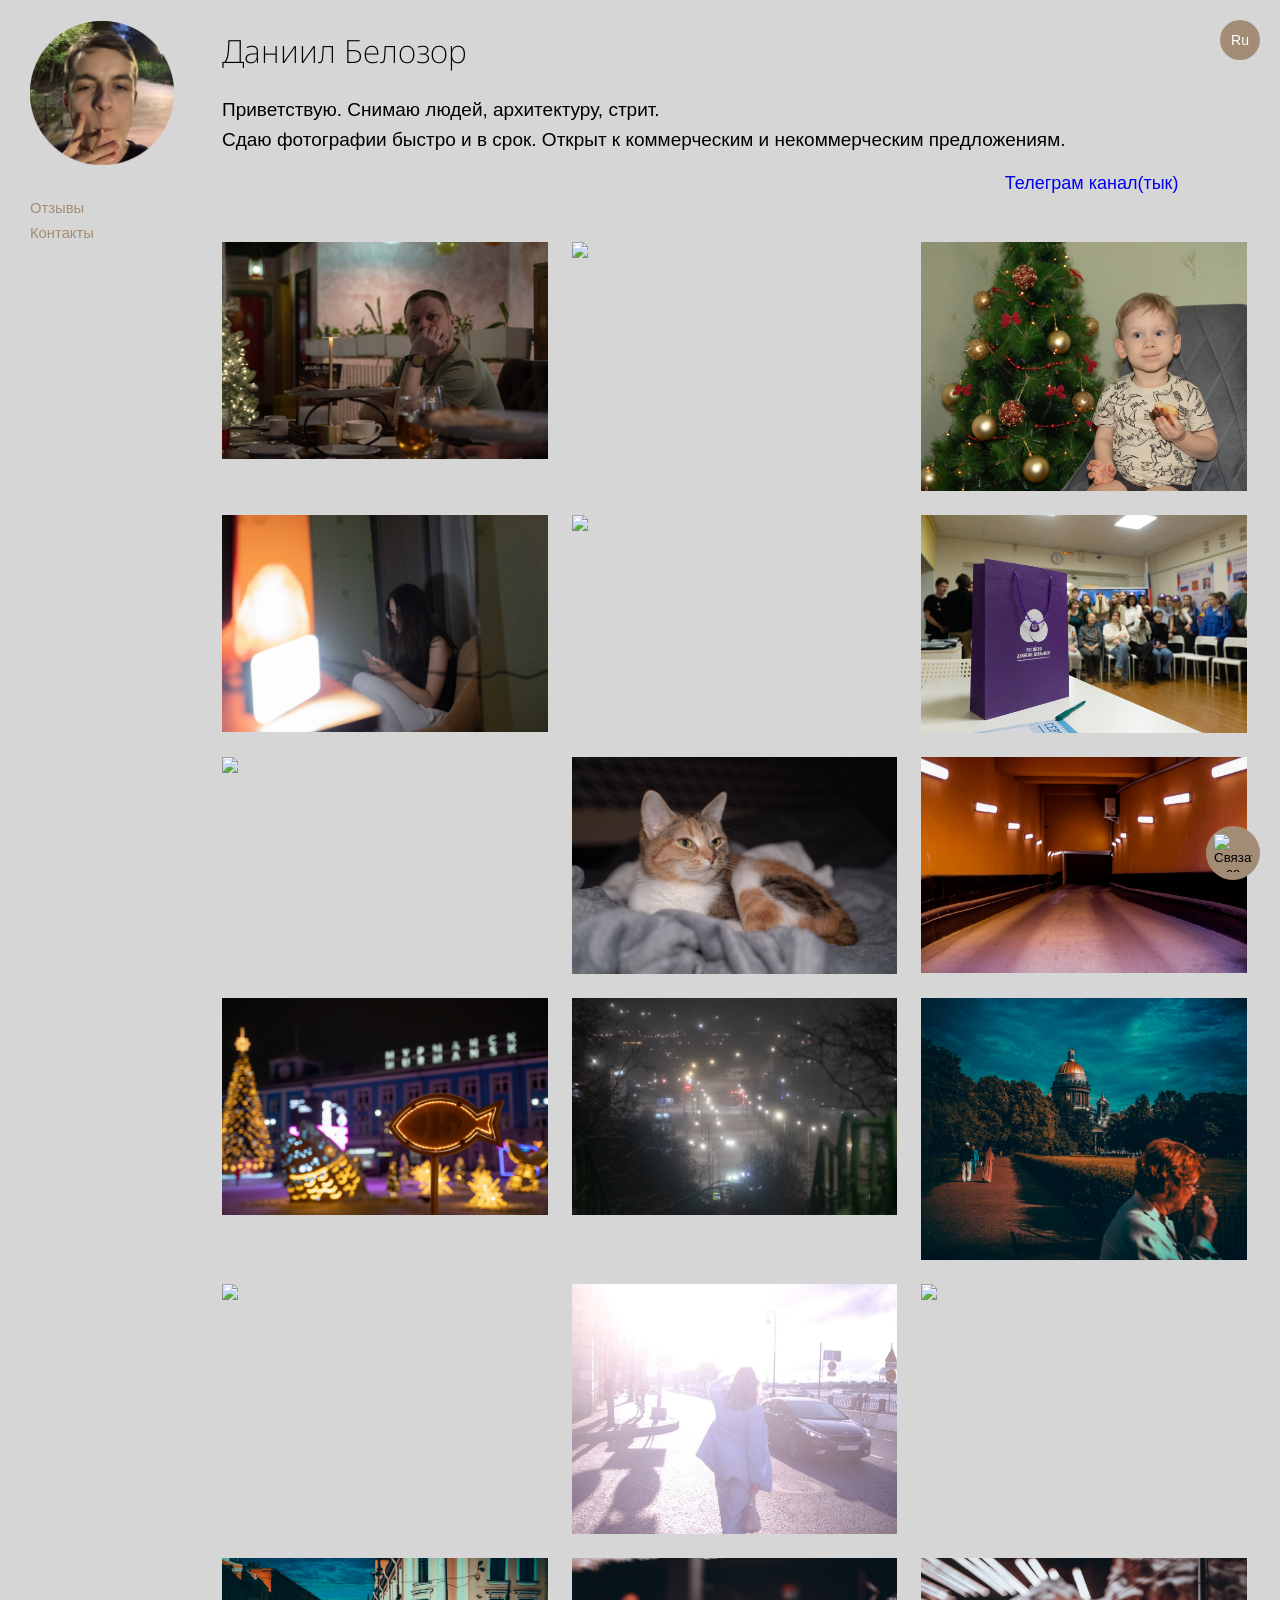
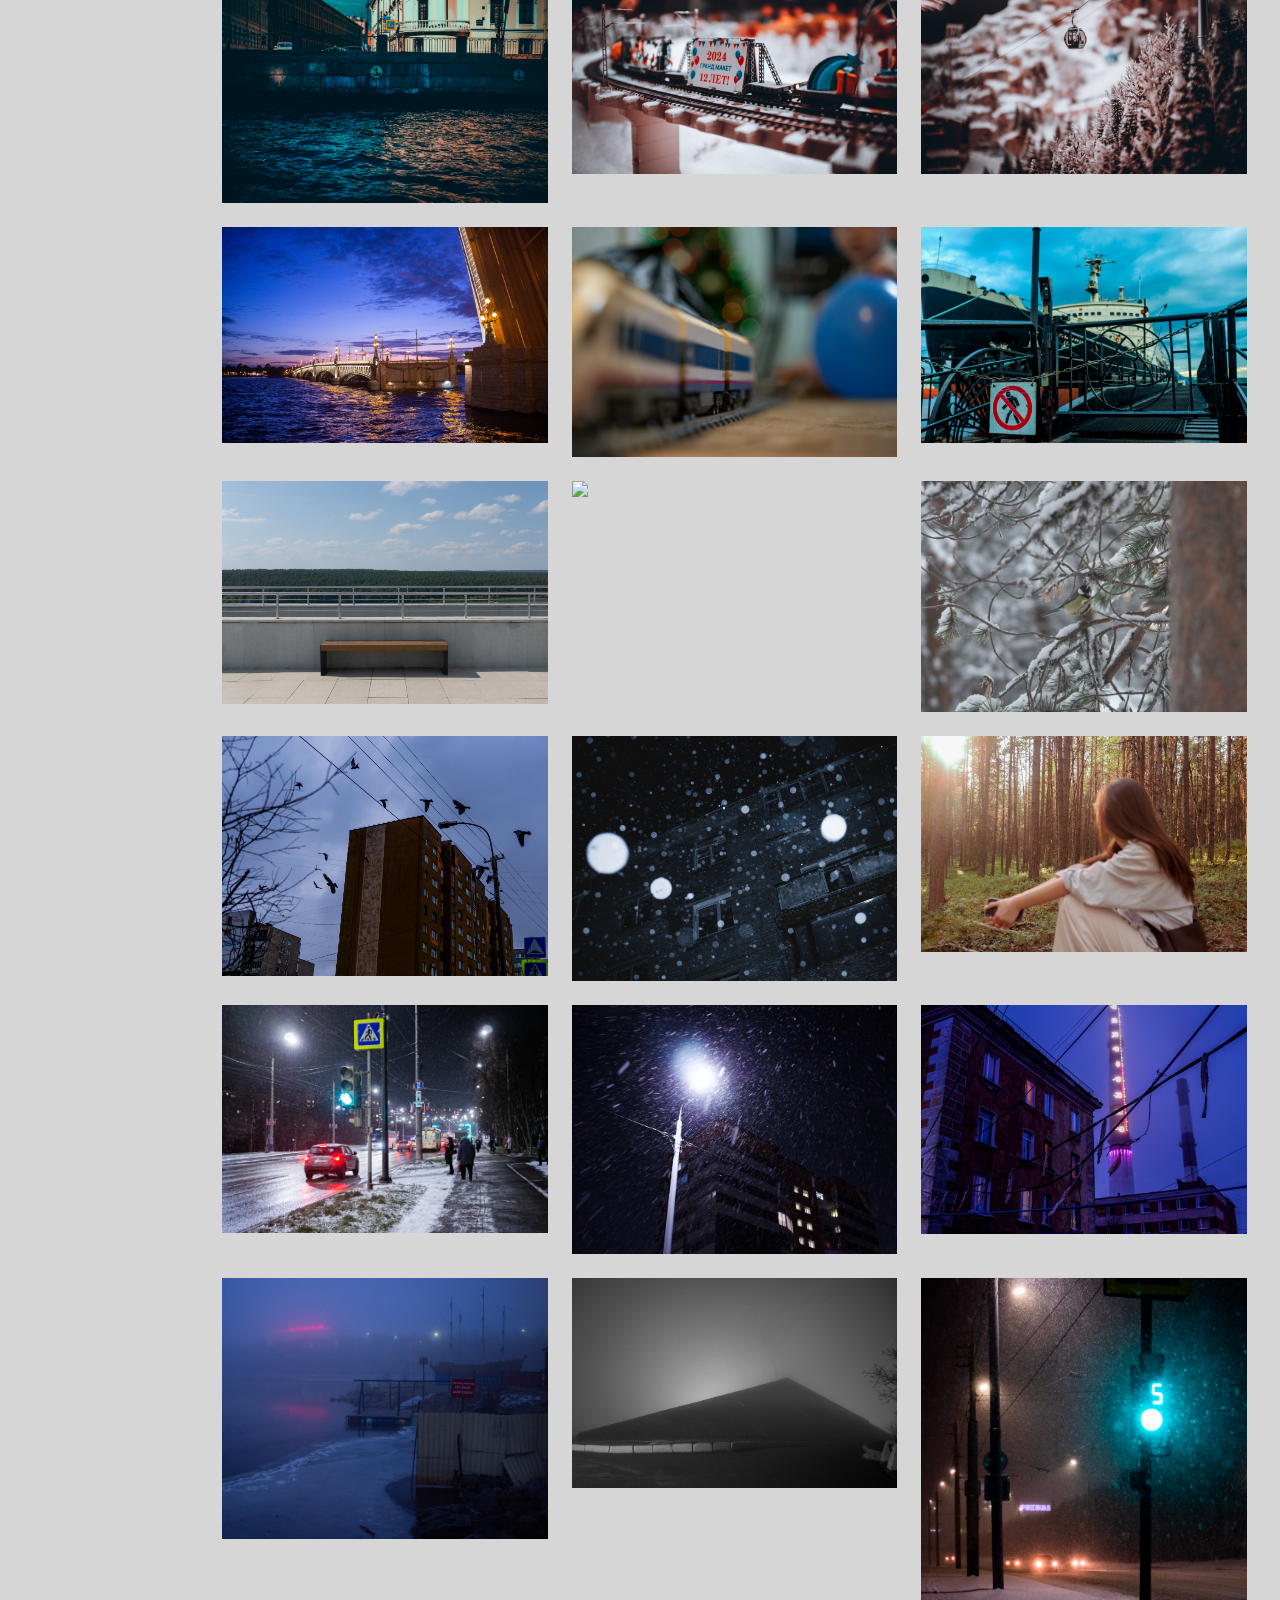
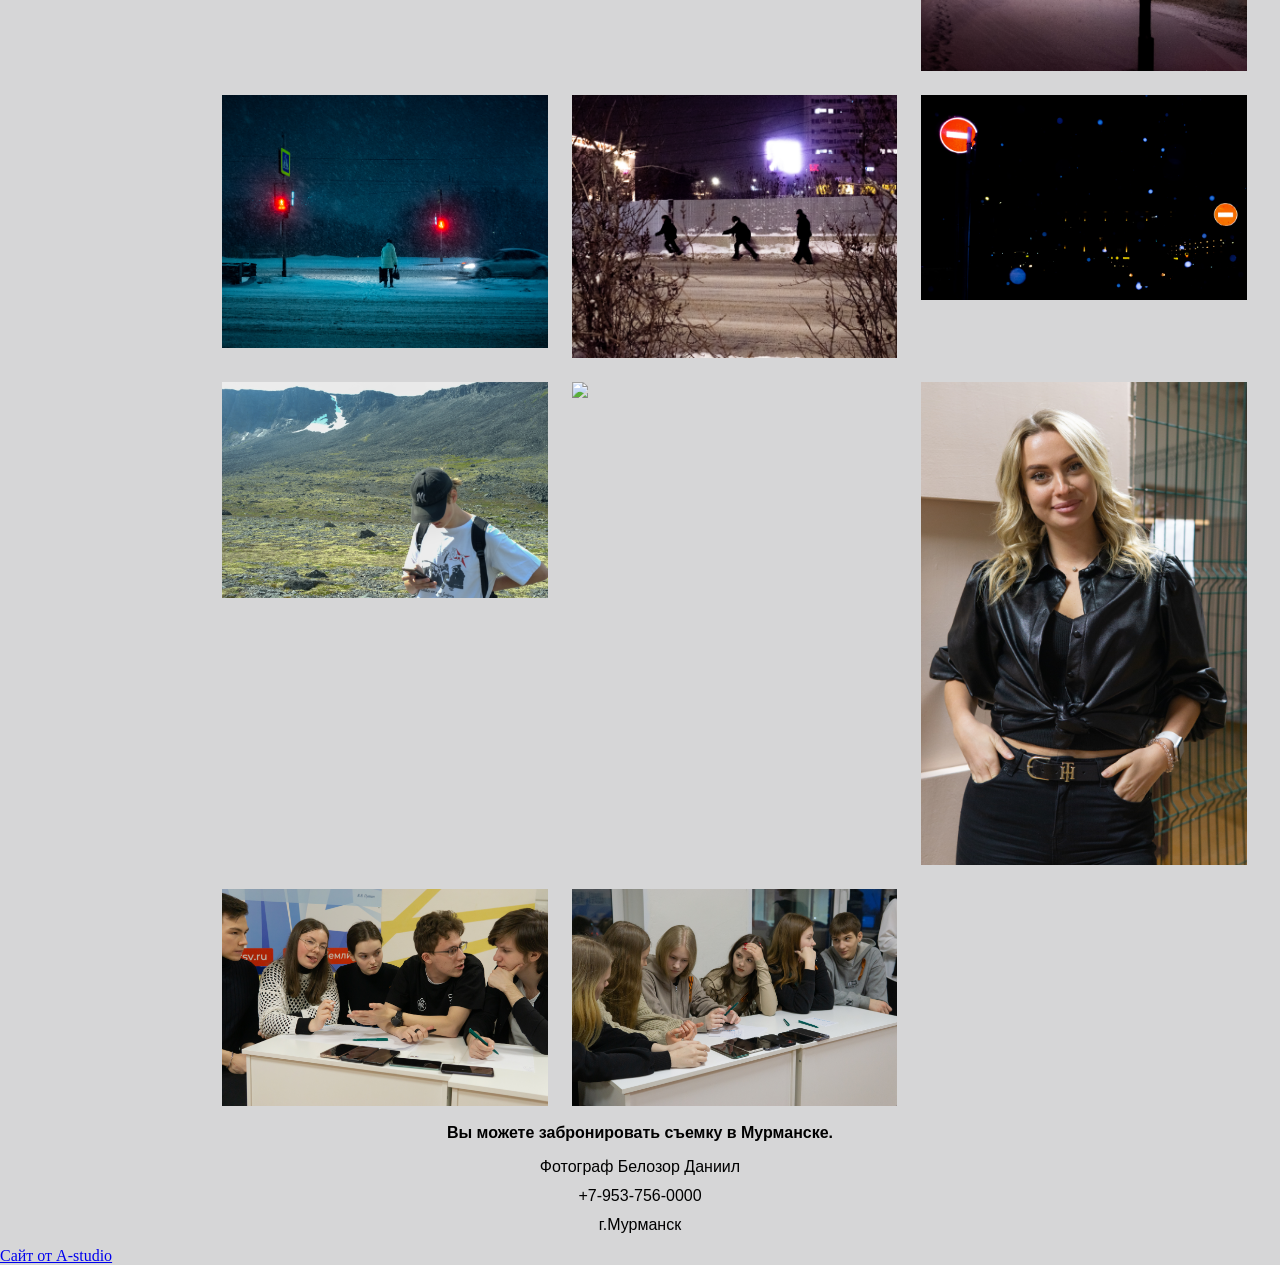
==== index.html @ 4cbf0cd1 "a" ====
<!DOCTYPE html>
<html lang="ru">

<head>
    <meta charset="UTF-8">
    <meta name="viewport" content="width=device-width, initial-scale=1.0">
    <title>Фотограф Даниил Белозор</title>
    <link rel="stylesheet" href="main.css">
    <link rel="shortcut icon" href="/photos/img.png" type="image/png">
    <link rel="preconnect" href="https://fonts.googleapis.com">
    <link rel="preconnect" href="https://fonts.gstatic.com" crossorigin>
    <link href="https://fonts.googleapis.com/css2?family=Noto+Sans:ital,wght@0,100..900;1,100..900&display=swap"
        rel="stylesheet">
</head>

<body>
    <div class="site-versions-container">
        <button class="site-versions">Ru</button>
        <a href="index2.html"><button class="site-versions-en">En</button></a>
    </div>
    <div class="menu">
        <a href="index.html"><img src="photos/img.png" alt="logo" width="75%"></a>
        <br>
        <br>
        <a href="index-rv.html" style="line-height: 0.6;">Отзывы</a>
        <button class="contact-btn-site">
            <p>Контакты</p>
        </button>
    </div>
    <div class="main_place">
        <h1 class="Head-text">Даниил Белозор</h1>
        <p style="font-size: 19px;">Приветствую. Снимаю людей, архитектуру, стрит.</p>
        <p style="font-size: 19px;">Сдаю фотографии быстро и в срок. Открыт к коммерческим и некоммерческим
            предложениям.</p>
    </div>
    <div class="link-tg">
        <p style="font-size: 18px;"><a href="https://t.me/ph_dabelk" , style="text-decoration: none;" ,
                target="_blank">Телеграм канал(тык)</a></p>
    </div>
    <div class="main-gallery">
        <img src="photos/1.jpg" data-index="0" />
        <img src="photos/2.jpg" data-index="1" />
        <img src="photos/3.jpg" data-index="2" />
        <img src="photos/4.jpg" data-index="3" />
        <img src="photos/5.jpg" data-index="4" />
        <img src="photos/6.jpg" data-index="5" />
        <img src="photos/7.jpg" data-index="6" />
        <img src="photos/8.jpg" data-index="7" />
        <img src="photos/9.jpg" data-index="8" />
        <img src="photos/10.jpg" data-index="9" />
        <img src="photos/11.jpg" data-index="10" />
        <img src="photos/12.jpg" data-index="11" />
        <img src="photos/13.jpg" data-index="12" />
        <img src="photos/14.jpg" data-index="13" />
        <img src="photos/15.jpg" data-index="14" />
        <img src="photos/16.jpg" data-index="15" />
        <img src="photos/17.jpg" data-index="16" />
        <img src="photos/18.jpg" data-index="17" />
        <img src="photos/20.jpg" data-index="19" />
        <img src="photos/21.jpg" data-index="20" />
        <img src="photos/22.jpg" data-index="21" />
        <img src="photos/23.jpg" data-index="22" />
        <img src="photos/24.jpg" data-index="23" />
        <img src="photos/26.jpg" data-index="25" />
        <img src="photos/27.jpg" data-index="26" />
        <img src="photos/28.jpg" data-index="27" />
        <img src="photos/29.jpg" data-index="28" />
        <img src="photos/30.jpg" data-index="29" />
        <img src="photos/31.jpg" data-index="30" />
        <img src="photos/32.jpg" data-index="31" />
        <img src="photos/33.jpg" data-index="32" />
        <img src="photos/34.jpg" data-index="33" />
        <img src="photos/35.jpg" data-index="34" />
        <img src="photos/36.jpg" data-index="35" />
        <img src="photos/37.jpg" data-index="36" />
        <img src="photos/38.jpg" data-index="37" />
        <img src="photos/39.jpg" data-index="38" />
        <img src="photos/40.jpg" data-index="39" />
        <img src="photos/41.jpg" data-index="40" />
        <img src="photos/42.jpg" data-index="41" />
        <img src="photos/43.jpg" data-index="42" />

    </div>
    <div class="footer-text">
        <h4>Вы можете забронировать съемку в Мурманске.</h4>
        <p>Фотограф Белозор Даниил</p>
        <a href="tel:+79537560000" , class="phone">+7‐953‐756‐0000</a>
        <p>г.Мурманск</p>
    </div>
    <div class="contact">
        <button class="contact-btn">
            <img src="/photos/msg.png" alt="Связаться со мной">
        </button>
    </div>
    <div class="contact-modal-overlay" id="contactOverlay" aria-hidden="true">
        <div class="contact-modal" role="dialog" aria-modal="true" aria-labelledby="contactTitle">
            <button class="contact-modal-close" aria-label="Close">×</button>
            <img src="photos/img.png" alt="logo" width="30%" , style="justify-content: center; text-align: center;">
            <br>
            <h1 class="contactTitle" , style="line-height: 0.3;">Даниил Белозор</h1>
            <h3 class="contactTitle" , style="line-height: 0.3; font-size: 22px;">Фотограф</h3>
            <h3 class="contactTitle" , style="line-height: 0.2; font-size: 20px;">г. Мурманск</h3>
            <br>
            <div class="contact-modal-body">
                <a href="https://t.me/dabelk_ph" target="_blank" rel="noopener" ,
                    style="font-size: 28px;text-decoration: none;text-align: center;color: rgb(163, 140, 117);line-height: 1; ">Телеграм</a><br>
                <a href="tel:+79537560000" ,
                    style="font-size: 28px;text-decoration: none;text-align: center;color: rgb(163, 140, 117);">+7‑953‑756‑0000</a>
                <br>
            </div>
        </div>
    </div>
    <div class="lightbox" id="lightbox">
        <span class="close">&times;</span>
        <img class="lightbox-content" id="lightbox-img" src="" alt="">
        <a class="prev">&#10094;</a>
        <a class="next">&#10095;</a>
    </div>
    <script src="carousel.js"></script>
    <a href="index4.html">Сайт от A-studio</a>
</body>

</html>
---- main.css ----
body {
  margin: 0;
  background-color: rgb(214, 214, 215);
}

.Head-text,
.text {
  font-family: "Noto Sans", sans-serif;
  font-weight: 200;
  font-style: thin;
  line-height: 0.7;
}

/* menu-css */
.menu {
  width: 15%;
  background-color: rgb(214, 214, 215);
  top: 0;
  left: 0px;
  padding-left: 30px;
  position: sticky;
  top: 0;
  float: left;
  transform: translateY(400px);
  opacity: 0;
  justify-content: space-between;
  animation: slideDn 0.5s cubic-bezier(.22, .9, .35, 1) forwards;
}

.menu>img {
  padding-top: 10px;
  padding-left: -10px;
}

.menu>a,
.menu .contact-btn-site {
  display: block;
  text-decoration: none;
  color: rgb(163, 140, 117);
  font-family: "Forum", sans-serif;
  font-weight: 400;
  font-size: 14.8px;
  font-style: normal;
  max-width: max-content;
  background: none;
  border: none;
  padding: 0;
  cursor: pointer;
}

.menu>a:hover,
.menu .contact-btn-site:hover {
  text-decoration: underline;
}

/* menu-css */

.main_place {
  max-width: 70%;
  margin-left: 15%;
  margin-top: 12px;
  transform: translateY(240px);
  opacity: 0;
  animation: slideDn 0.9s cubic-bezier(.22, .9, .35, 1) forwards;
}

.main-gallery {
  transform: translateY(240px);
  opacity: 0;
  animation: slideDn 0.9s cubic-bezier(.22, .9, .35, 1) forwards;
}

.footer-text,
.contact {
  transform: translateY(120px);
  opacity: 0;
  animation: slideDn 0.9s cubic-bezier(.22, .9, .35, 1) forwards;
}

@keyframes slideDn {
  to {
    transform: translateY(0);
    opacity: 1;
  }
}

.main_place>h1 {
  line-height: 1.9;
}

.main_place>p {
  font-family: "Noto-sans", sans-serif;
  font-weight: 200;
  font-style: normal;
  line-height: 0.6;
}

.footer-text {
  font-family: "Noto-sans", sans-serif;
  font-weight: 200;
  font-style: normal;
  text-align: center;
  line-height: 0.8;
}

.phone {
  text-decoration: none;
  color: inherit
}

.site-versions-container {
  position: fixed;
  top: 20px;
  right: 20px;
  z-index: 100;
  display: flex;
  flex-direction: column;
  align-items: center;
  gap: 8px;
}

.site-versions {
  width: 40px;
  height: 40px;
  border-radius: 50%;
  background-color: rgb(163, 140, 117);
  color: white;
  border: none;
  cursor: pointer;
  font-family: "Forum", sans-serif;
  font-weight: 400;
  font-size: 14px;
  display: flex;
  align-items: center;
  justify-content: center;
  transition: all 0.6s ease;
  position: relative;
}

.site-versions:hover {
  transform: scale(1.1), 0.3s;
  background-color: rgb(153, 130, 107);
}

@keyframes slideUp {
  from {
    opacity: 0;
    transform: translateY(0px);
  }

  to {
    opacity: 1;
    transform: translateY(3px);
  }
}

.site-versions-en {
  text-decoration: none;
  width: 40px;
  height: 40px;
  border-radius: 50%;
  background-color: rgb(163, 140, 117);
  color: white;
  border: none;
  cursor: pointer;
  font-family: "Forum", sans-serif;
  font-weight: 400;
  font-size: 14px;
  display: flex;
  align-items: center;
  justify-content: center;
  transition: all 0.3s ease;
  opacity: 0;
  transform: translateY(10px);
  pointer-events: none;
}

.site-versions-en:hover {
  transform: translateY(10px) scale(1.1);
  background-color: rgb(153, 130, 107);
  text-decoration: none;
}

.site-versions-container:hover .site-versions-en {
  animation: slideUp 0.4s ease forwards;
  text-decoration: none;
  pointer-events: auto;
}

.contact {
  padding: 0;
  border: none;
  background: transparent;
  cursor: pointer;
}

.contact>img {
  width: 20px !important;
  height: auto;
  display: block;
}

.main-gallery {
  display: grid;
  grid-template-columns: repeat(auto-fill, minmax(280px, 1fr));
  gap: 24px;
  margin-top: -50px;
  margin-left: 15%;
  margin-right: 33px;
}

.main-gallery img {
  width: 100%;
  height: auto;
  cursor: zoom-in;
  object-fit: cover;
}

/* Lightbox */
.lightbox {
  position: fixed;
  inset: 0;
  background: rgba(0, 0, 0, 0.95);
  display: none;
  align-items: center;
  justify-content: center;
  z-index: 999;
}

.lightbox-img,
.lightbox-content {
  width: 70vw !important;
  height: 75vh !important;
  max-width: 80vw !important;
  max-height: 80vh !important;
  object-fit: contain !important;
  opacity: 1 !important;
  transition: opacity 0.3s ease;
  border-radius: 8px;
}

.lightbox button {
  position: absolute;
  background: none;
  border: none;
  color: white;
  font-size: 48px;
  cursor: pointer;
}

.close {
  top: 20px;
  right: 30px;
  position: absolute;
  background: none;
  border: none;
  color: white;
  font-size: 48px;
  cursor: pointer;
  user-select: none;
}

.prev,
.next {
  position: absolute;
  top: 50%;
  transform: translateY(-50%);
  background: none;
  border: none;
  color: white;
  font-size: 48px;
  cursor: pointer;
  user-select: none;
  transition: opacity 0.3s ease;
}

.prev:hover,
.next:hover {
  opacity: 0.7;
}

.prev {
  left: 30px;
}

.next {
  right: 30px;
}

@media (max-width: 768px) {

  .prev,
  .next {
    font-size: 36px;
  }
}

@media (max-width: 768px) {
  .lightbox-img {
    max-width: 85vw;
    max-height: 80vh;
  }
}

.contact {
  position: fixed;
  bottom: 20px;
  top: auto;
  right: 20px;
  z-index: 100;
  display: flex;
  gap: 8px;
}

.contact-btn {
  background-color: rgb(163, 140, 117);
  border: none;
  width: 54px;
  height: 54px;
  border-radius: 50%;
  padding: 8px;
  display: flex;
  align-items: center;
  justify-content: center;
  cursor: pointer;
}

.contact-btn-site {
  font-family: "Noto Sans", sans-serif;
  font-weight: 200;
  font-style: thin;
  line-height: 0.7;
  background: none;
  padding-left: 100px;
}

.contact-btn img {
  width: 100%;
  height: 100%;
  object-fit: contain;
  background: transparent;
  display: block;
}

/* Contact modal styles */
.contact-modal-overlay {
  position: fixed;
  inset: 0;
  background: rgba(0, 0, 0, 0.6);
  display: none;
  align-items: center;
  justify-content: center;
  z-index: 1100;
  padding: 20px;
}

.contact-modal {
  background: #ffffff;
  color: #111;
  width: 100%;
  max-width: 480px;
  border-radius: 10px;
  padding: 20px;
  box-shadow: 0 12px 30px rgba(0, 0, 0, 0.25);
  position: relative;
}

.contact-modal h2 {
  margin: 0 0 12px 0;
  font-size: 20px;
}

.contact-modal input,
.contact-modal textarea {
  width: 100%;
  box-sizing: border-box;
  margin-bottom: 10px;
  padding: 10px 12px;
  border: 1px solid #e0e0e0;
  border-radius: 6px;
  font-family: inherit;
}

.contact-submit {
  background: rgb(163, 140, 117);
  color: #fff;
  border: none;
  padding: 10px 14px;
  border-radius: 6px;
  cursor: pointer;
}

.contact-phone a {
  font-size: 22px;
  text-decoration: none;
  color: inherit;
}

.contact-modal-close {
  position: absolute;
  top: 8px;
  right: 10px;
  background: transparent;
  border: none;
  font-size: 22px;
  cursor: pointer;
}

/* visible state */
.contact-modal-overlay.open {
  display: flex;
}

@media (max-width: 480px) {
  .contact-modal {
    padding: 14px;
  }

  .contact-modal h2 {
    font-size: 18px;
  }
}

.contactTitle {
  font-family: "Forum", sans-serif;
  font-weight: 400;
  font-size: 25px;
  font-style: normal;
  text-align: center;
}

.contact-modal-body {
  align-items: center;
  text-align: center;
  gap: 12px;
  font-size: 20px;
}

.contact-modal img {
  display: block;
  margin: 0px auto 20px auto;
  padding-top: 50px;
  padding-bottom: 25px;
}

.link-tg {
  position: relative;
  top: -80px;
  left: 78.5%;
  text-decoration: none;
  color: rgb(79, 137, 223);
  font-family: "Noto-sans", sans-serif;
  font-weight: 200;
  font-style: normal;
  font-size: 14px;
  width: max-content;
  height: auto;
  margin: 0px;
}

/* media 1024! */
@media (max-width: 1024px) {
  .menu {
    width: 100%;
    padding-left: 12px;
    position: relative;
    transform: none;
    opacity: 1;
    animation: none;
    float: none;
    display: flex;
    align-items: center;
    justify-content: space-between;
    gap: 8px;
  }

  .menu>img {
    width: 60px;
    padding-top: 0;
    padding-left: 0;
  }

  .menu a,
  .menu .contact-btn-site {
    display: inline-flex;
    font-size: 13px;
    padding: 4px 8px;
    align-items: center;
  }

  .main_place {
    max-width: 95%;
    margin-left: auto;
    margin-right: auto;
    margin-top: 35px;
    transform: none;
    opacity: 1;
    animation: none;
    text-align: center;
  }

  .main_place>p {
    line-height: 1.2;
  }

  .main-gallery {
    margin-top: 20px;
    margin-left: 10px;
    margin-right: 10px;
    grid-template-columns: repeat(auto-fill, minmax(160px, 1fr));
    gap: 12px;
    transform: none;
    opacity: 1;
    animation: none;
  }

  .footer-text,
  .contact {
    transform: none;
    opacity: 1;
    animation: none;
  }

  .site-versions-container {
    top: 12px;
    right: 12px;
  }

  .link-tg {
    position: relative;
    top: 0;
    left: 10px;
    font-size: 13px;
  }
}
/* media 768 */
@media (max-width: 768px) {
  .menu {
    padding: 0 10px;
    justify-content: space-between;
  }
  .menu a,
  .menu .contact-btn-site {
    display: inline-flex;
    font-size: 13px;
    padding: 4px 8px;
    align-items: center;
  }

  .site-versions-container {
    flex-direction: row;
    position: fixed;
    top: 8px;
    right: 8px;
    gap: 4px;
  }

  .site-versions,
  .site-versions-en {
    width: 34px;
    height: 34px;
    font-size: 12px;
  }

  .main_place h1 {
    font-size: 1.5rem;
    line-height: 1.2;
  }

  .contact-btn-site {
    padding-left: 0;
    font-size: 13px;
  }

  .main-gallery img {
    min-height: 180px;
  }

  .contact {
    bottom: 16px;
    right: 16px;
  }

  .contact-btn {
    width: 48px;
    height: 48px;
    padding: 6px;
  }
}
/* media 480 */
@media (max-width: 480px) {
  .menu {
    width: 100%;
    margin: 0;
    padding: 8px;
    flex-wrap: wrap;
    gap: 6px;
  }
  .menu a,
  .menu .contact-btn-site {
    display: inline-flex;
    font-size: 13px;
    padding: 4px 8px;
    align-items: center;
  }
  .menu>img {
    width: 52px;
  }

  .main_place h1 {
    font-size: 1.3rem;
  }

  .main-place p,
  .footer-text {
    font-size: 14px;
  }

  .main-gallery {
    grid-template-columns: 1fr;
    margin-left: 8px;
    margin-right: 8px;
    gap: 10px;
  }

  .link-tg {
    top: 0;
    left: 8px;
    font-size: 12px;
  }

  .contact-modal {
    width: calc(100% - 24px);
    max-width: 100%;
    margin: 0 8px;
  }
}
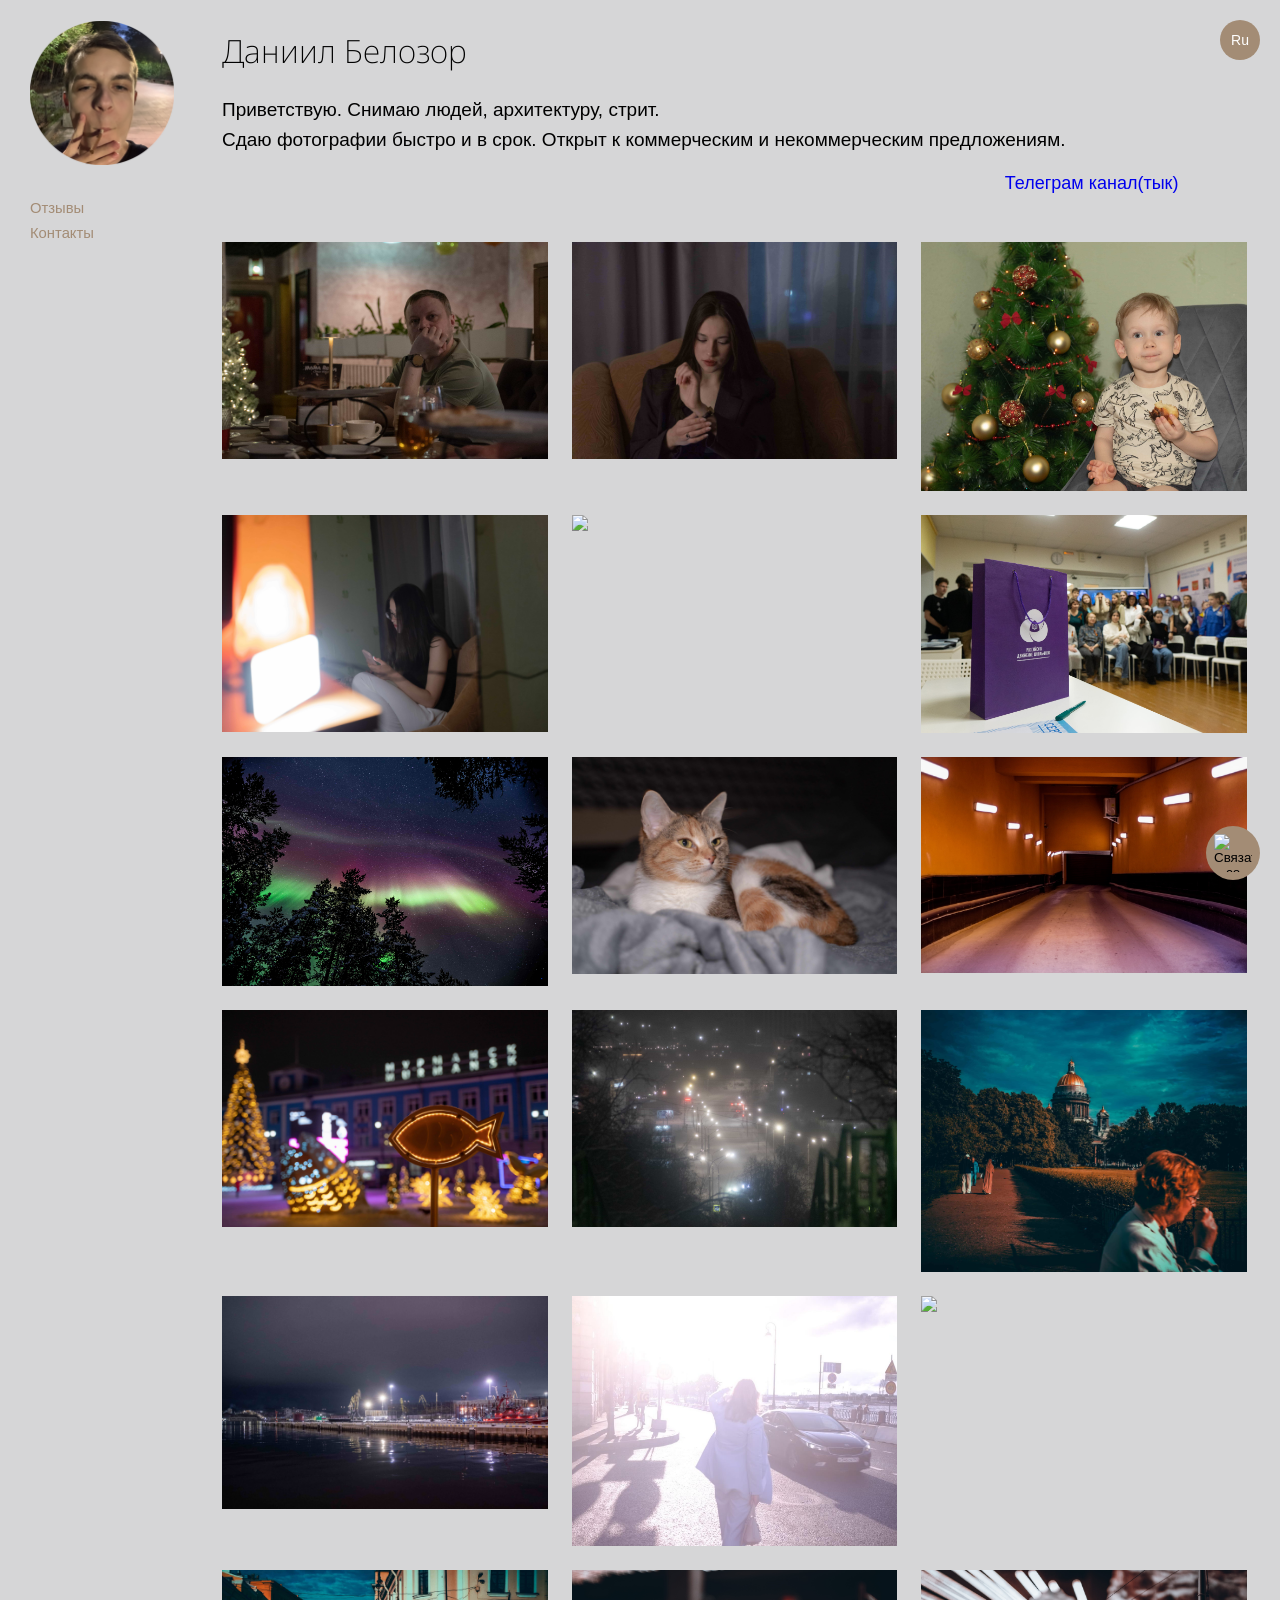
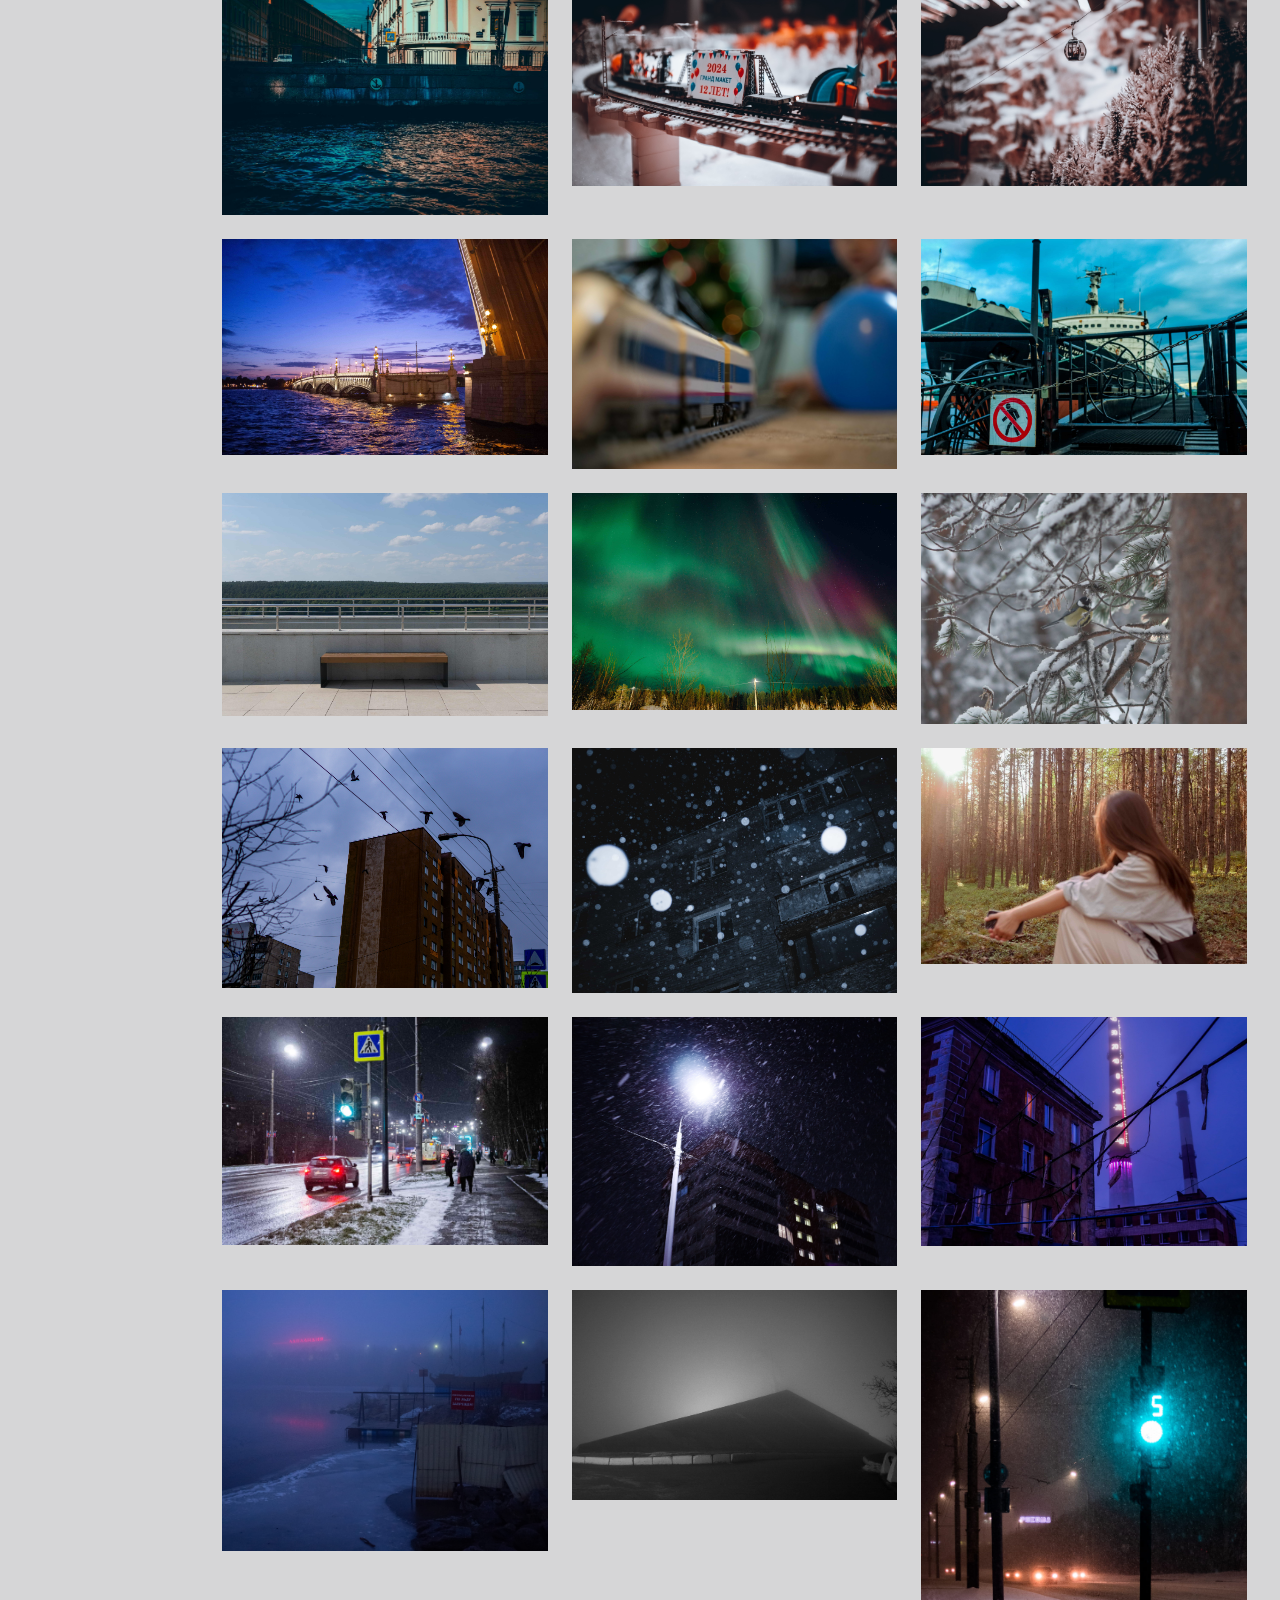
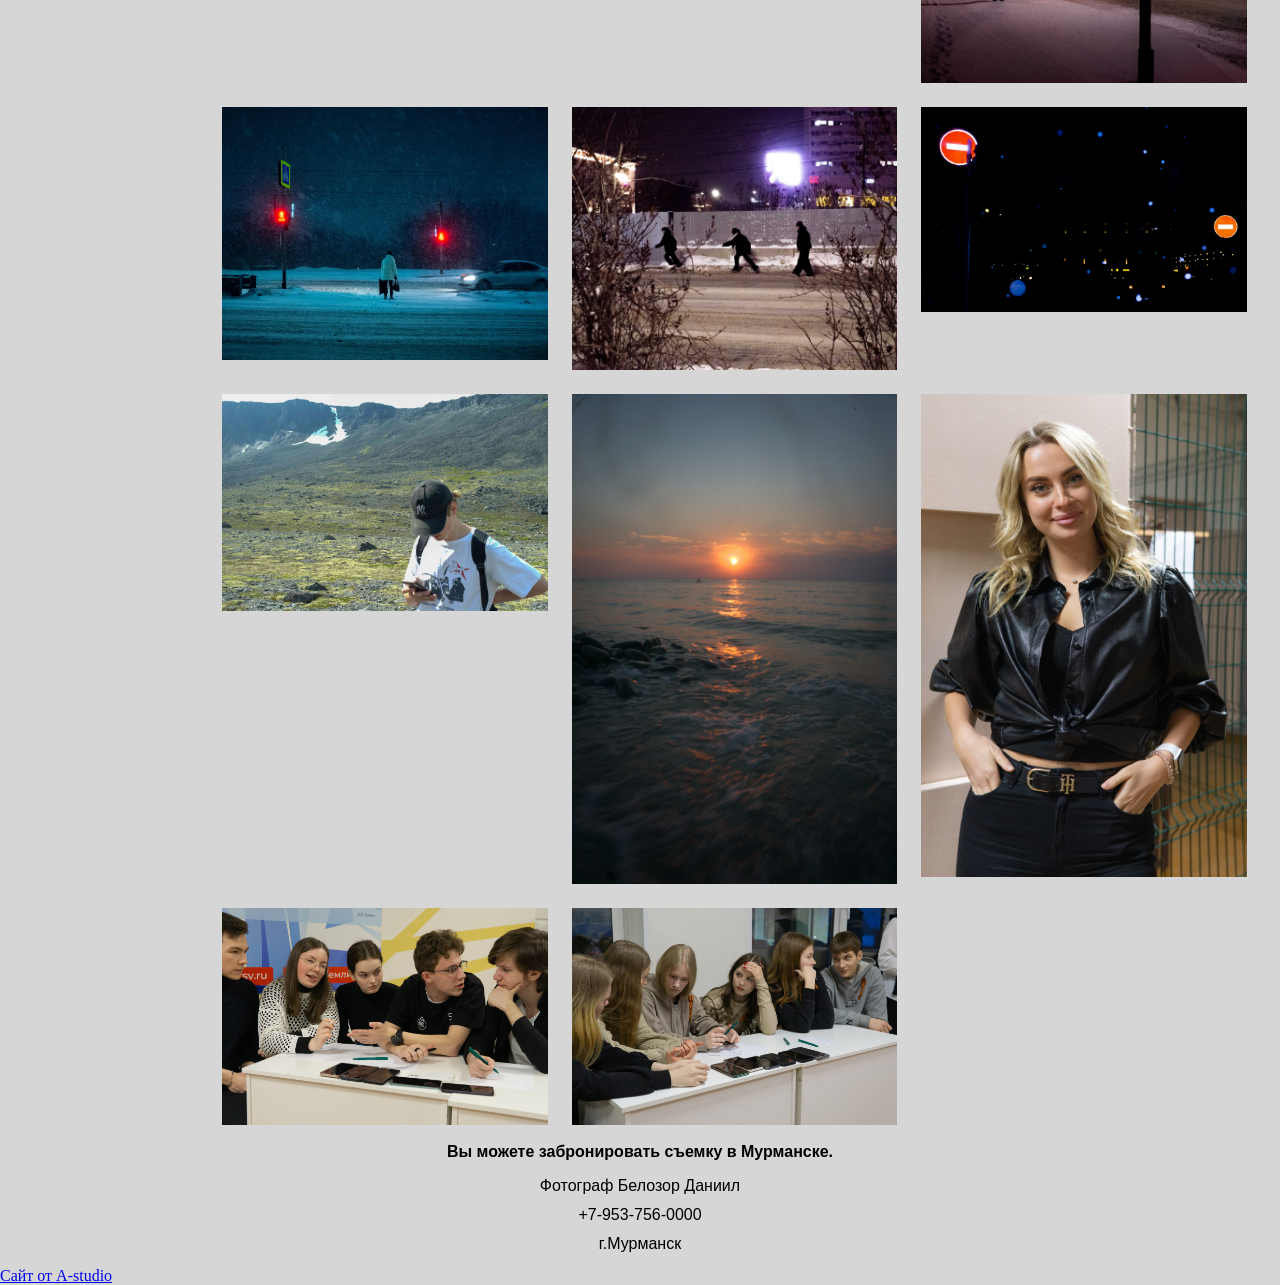
==== commit a21c3bbc: "add some async downloading" ====
--- a/index.html
+++ b/index.html
@@ -38,47 +38,47 @@
                 target="_blank">Телеграм канал(тык)</a></p>
     </div>
     <div class="main-gallery">
-        <img src="photos/1.jpg" data-index="0" />
-        <img src="photos/2.jpg" data-index="1" />
-        <img src="photos/3.jpg" data-index="2" />
-        <img src="photos/4.jpg" data-index="3" />
-        <img src="photos/5.jpg" data-index="4" />
-        <img src="photos/6.jpg" data-index="5" />
-        <img src="photos/7.jpg" data-index="6" />
-        <img src="photos/8.jpg" data-index="7" />
-        <img src="photos/9.jpg" data-index="8" />
-        <img src="photos/10.jpg" data-index="9" />
-        <img src="photos/11.jpg" data-index="10" />
-        <img src="photos/12.jpg" data-index="11" />
-        <img src="photos/13.jpg" data-index="12" />
-        <img src="photos/14.jpg" data-index="13" />
-        <img src="photos/15.jpg" data-index="14" />
-        <img src="photos/16.jpg" data-index="15" />
-        <img src="photos/17.jpg" data-index="16" />
-        <img src="photos/18.jpg" data-index="17" />
-        <img src="photos/20.jpg" data-index="19" />
-        <img src="photos/21.jpg" data-index="20" />
-        <img src="photos/22.jpg" data-index="21" />
-        <img src="photos/23.jpg" data-index="22" />
-        <img src="photos/24.jpg" data-index="23" />
-        <img src="photos/26.jpg" data-index="25" />
-        <img src="photos/27.jpg" data-index="26" />
-        <img src="photos/28.jpg" data-index="27" />
-        <img src="photos/29.jpg" data-index="28" />
-        <img src="photos/30.jpg" data-index="29" />
-        <img src="photos/31.jpg" data-index="30" />
-        <img src="photos/32.jpg" data-index="31" />
-        <img src="photos/33.jpg" data-index="32" />
-        <img src="photos/34.jpg" data-index="33" />
-        <img src="photos/35.jpg" data-index="34" />
-        <img src="photos/36.jpg" data-index="35" />
-        <img src="photos/37.jpg" data-index="36" />
-        <img src="photos/38.jpg" data-index="37" />
-        <img src="photos/39.jpg" data-index="38" />
-        <img src="photos/40.jpg" data-index="39" />
-        <img src="photos/41.jpg" data-index="40" />
-        <img src="photos/42.jpg" data-index="41" />
-        <img src="photos/43.jpg" data-index="42" />
+        <img src="photos/1.jpg" data-index="0" loading="lazy" />
+        <img src="photos/2.jpg" data-index="1" loading="lazy" />
+        <img src="photos/3.jpg" data-index="2" loading="lazy" />
+        <img src="photos/4.jpg" data-index="3" loading="lazy" />
+        <img src="photos/5.jpg" data-index="4" loading="lazy" />
+        <img src="photos/6.jpg" data-index="5" loading="lazy" />
+        <img src="photos/7.jpg" data-index="6" loading="lazy" />
+        <img src="photos/8.jpg" data-index="7" loading="lazy" />
+        <img src="photos/9.jpg" data-index="8" loading="lazy" />
+        <img src="photos/10.jpg" data-index="9" loading="lazy" />
+        <img src="photos/11.jpg" data-index="10" loading="lazy" />
+        <img src="photos/12.jpg" data-index="11" loading="lazy" />
+        <img src="photos/13.jpg" data-index="12" loading="lazy" />
+        <img src="photos/14.jpg" data-index="13" loading="lazy" />
+        <img src="photos/15.jpg" data-index="14" loading="lazy" />
+        <img src="photos/16.jpg" data-index="15" loading="lazy" />
+        <img src="photos/17.jpg" data-index="16" loading="lazy" />
+        <img src="photos/18.jpg" data-index="17" loading="lazy" />
+        <img src="photos/20.jpg" data-index="19" loading="lazy" />
+        <img src="photos/21.jpg" data-index="20" loading="lazy" />
+        <img src="photos/22.jpg" data-index="21" loading="lazy" />
+        <img src="photos/23.jpg" data-index="22" loading="lazy" />
+        <img src="photos/24.jpg" data-index="23" loading="lazy" />
+        <img src="photos/26.jpg" data-index="25" loading="lazy" />
+        <img src="photos/27.jpg" data-index="26" loading="lazy" />
+        <img src="photos/28.jpg" data-index="27" loading="lazy" />
+        <img src="photos/29.jpg" data-index="28" loading="lazy" />
+        <img src="photos/30.jpg" data-index="29" loading="lazy" />
+        <img src="photos/31.jpg" data-index="30" loading="lazy" />
+        <img src="photos/32.jpg" data-index="31" loading="lazy" />
+        <img src="photos/33.jpg" data-index="32" loading="lazy" />
+        <img src="photos/34.jpg" data-index="33" loading="lazy" />
+        <img src="photos/35.jpg" data-index="34" loading="lazy" />
+        <img src="photos/36.jpg" data-index="35" loading="lazy" />
+        <img src="photos/37.jpg" data-index="36" loading="lazy" />
+        <img src="photos/38.jpg" data-index="37" loading="lazy" />
+        <img src="photos/39.jpg" data-index="38" loading="lazy" />
+        <img src="photos/40.jpg" data-index="39" loading="lazy" />
+        <img src="photos/41.jpg" data-index="40" loading="lazy" />
+        <img src="photos/42.jpg" data-index="41" loading="lazy" />
+        <img src="photos/43.jpg" data-index="42" loading="lazy" />
 
     </div>
     <div class="footer-text">
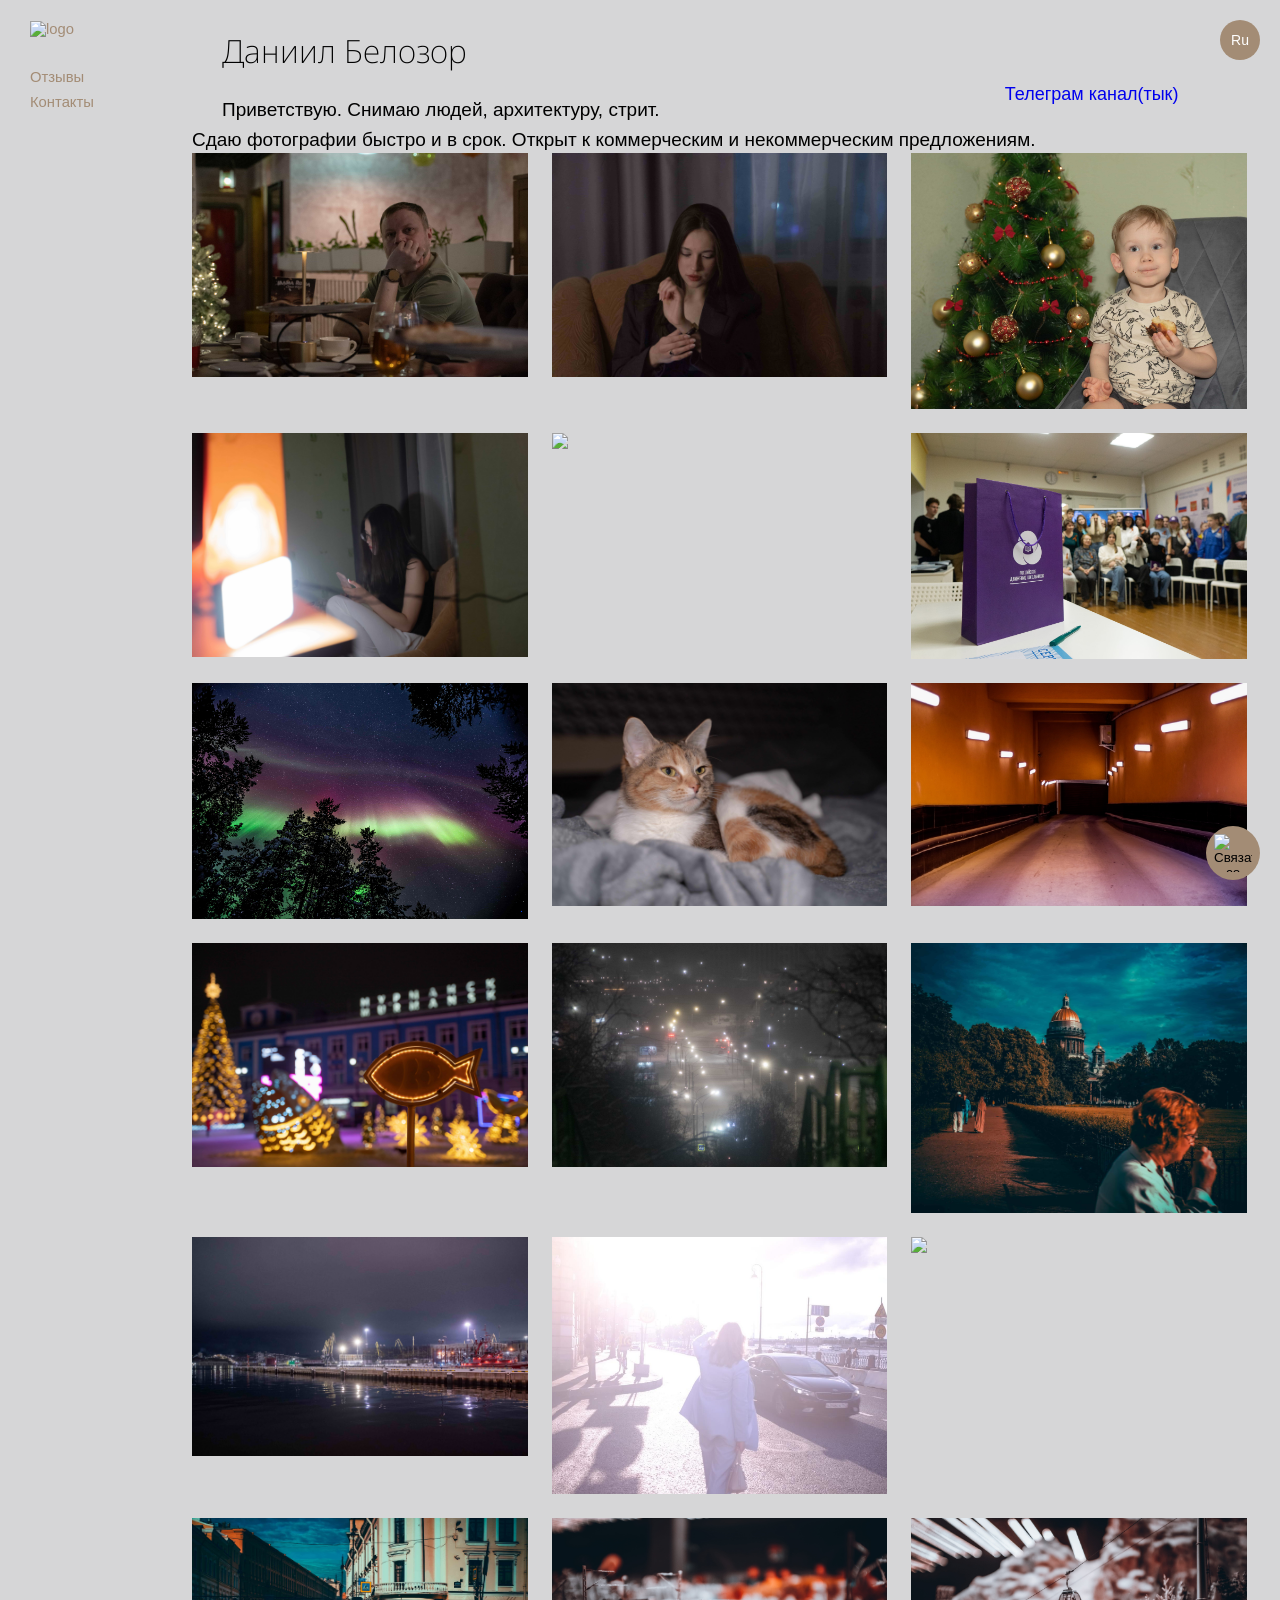
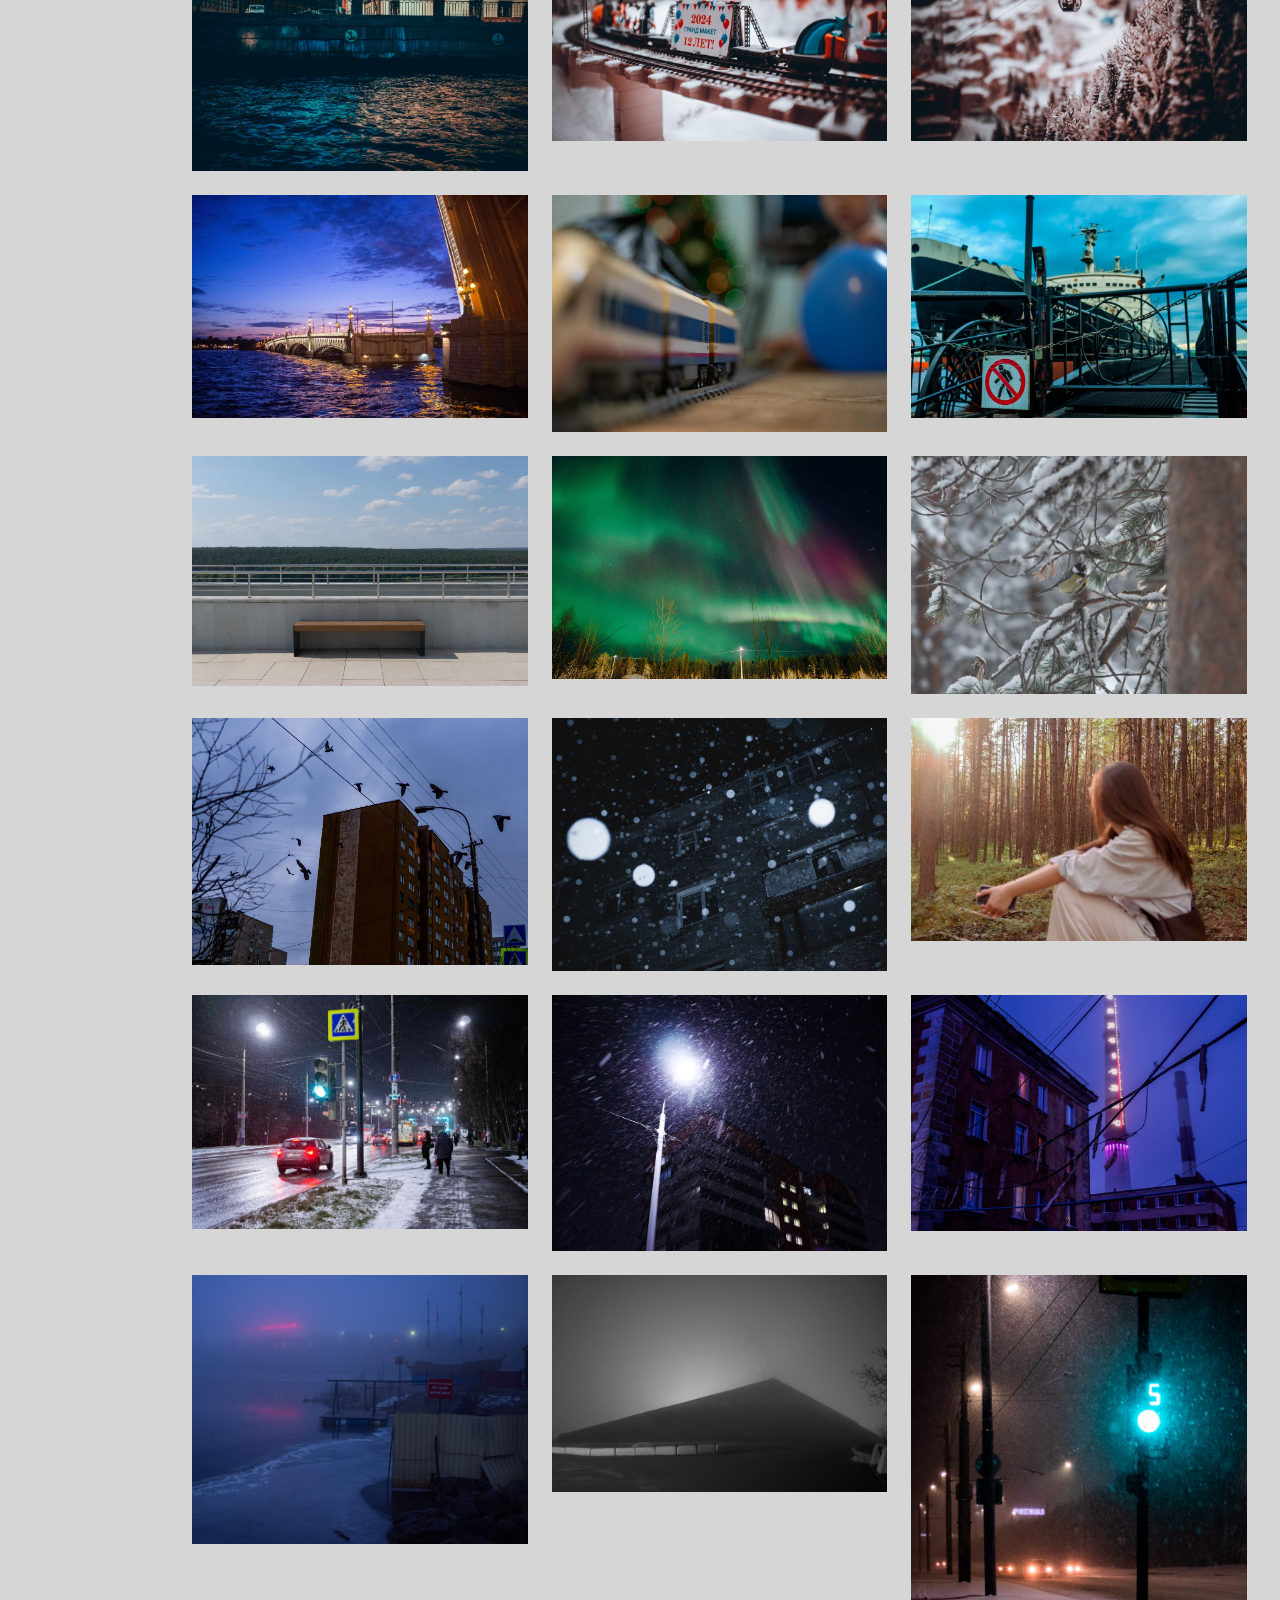
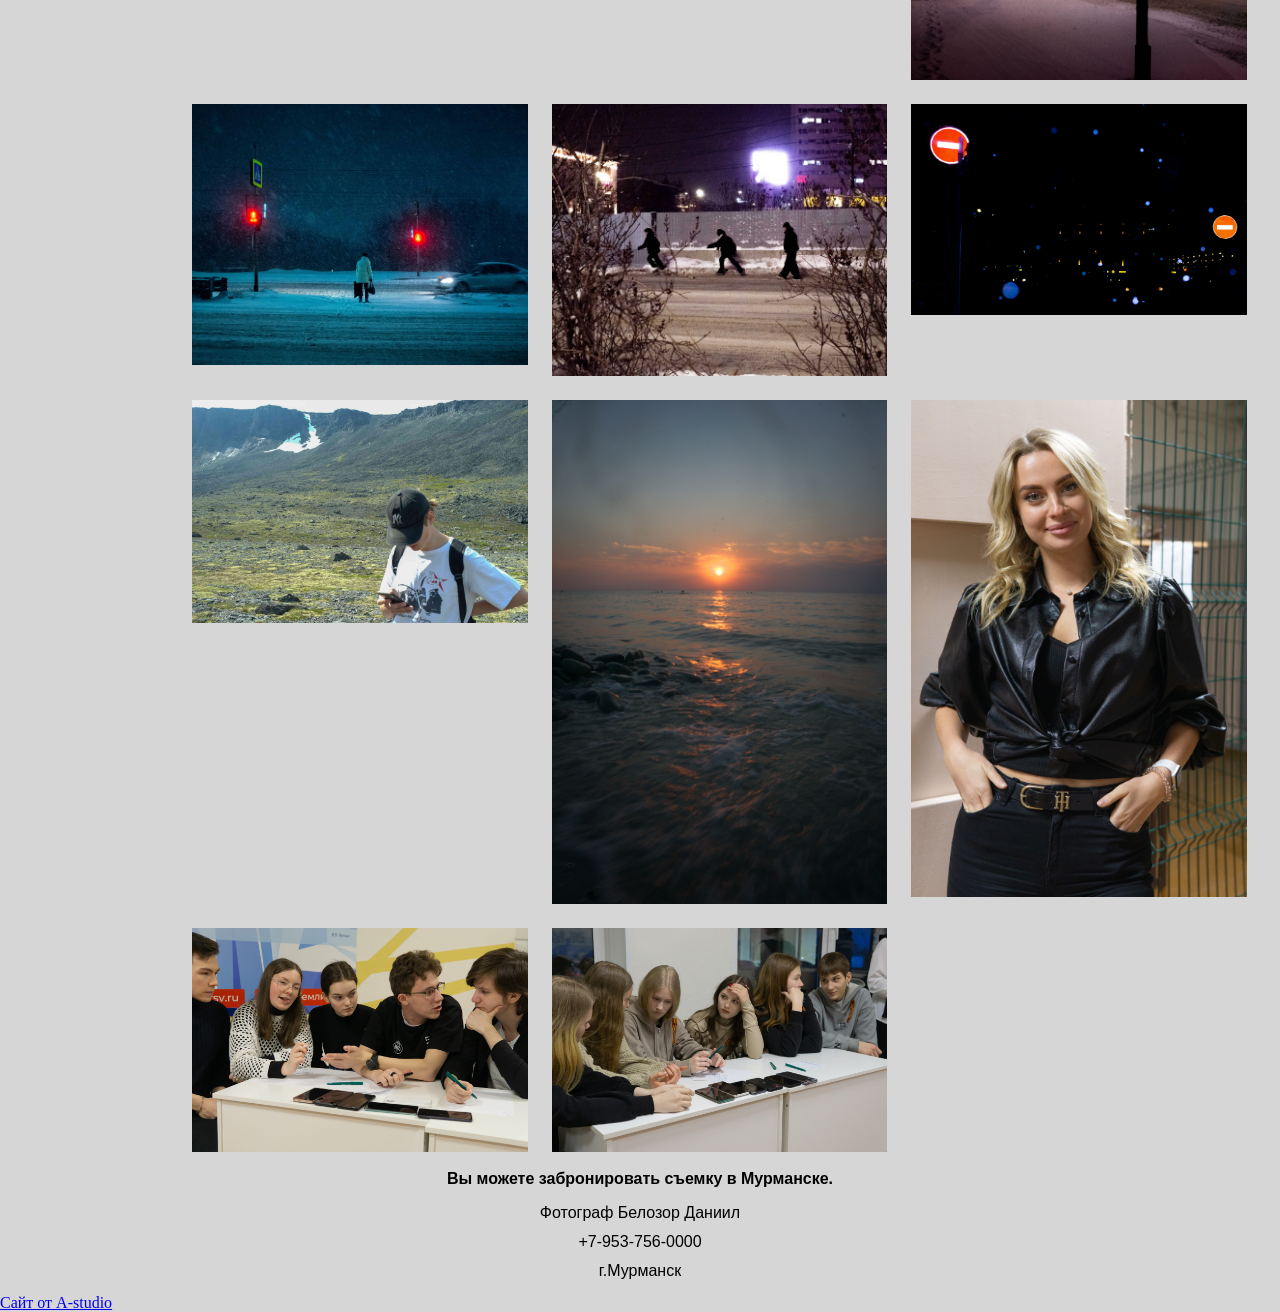
==== commit f3181909: "some new changes" ====
--- a/index.html
+++ b/index.html
@@ -6,7 +6,7 @@
     <meta name="viewport" content="width=device-width, initial-scale=1.0">
     <title>Фотограф Даниил Белозор</title>
     <link rel="stylesheet" href="main.css">
-    <link rel="shortcut icon" href="/photos/img.png" type="image/png">
+    <link rel="shortcut icon" href="/photos/img.jpg" type="image/jpeg">
     <link rel="preconnect" href="https://fonts.googleapis.com">
     <link rel="preconnect" href="https://fonts.gstatic.com" crossorigin>
     <link href="https://fonts.googleapis.com/css2?family=Noto+Sans:ital,wght@0,100..900;1,100..900&display=swap"
@@ -19,7 +19,7 @@
         <a href="index2.html"><button class="site-versions-en">En</button></a>
     </div>
     <div class="menu">
-        <a href="index.html"><img src="photos/img.png" alt="logo" width="75%"></a>
+        <a href="index.html"><img src="photos/img.jpg" alt="logo" width="75%"></a>
         <br>
         <br>
         <a href="index-rv.html" style="line-height: 0.6;">Отзывы</a>
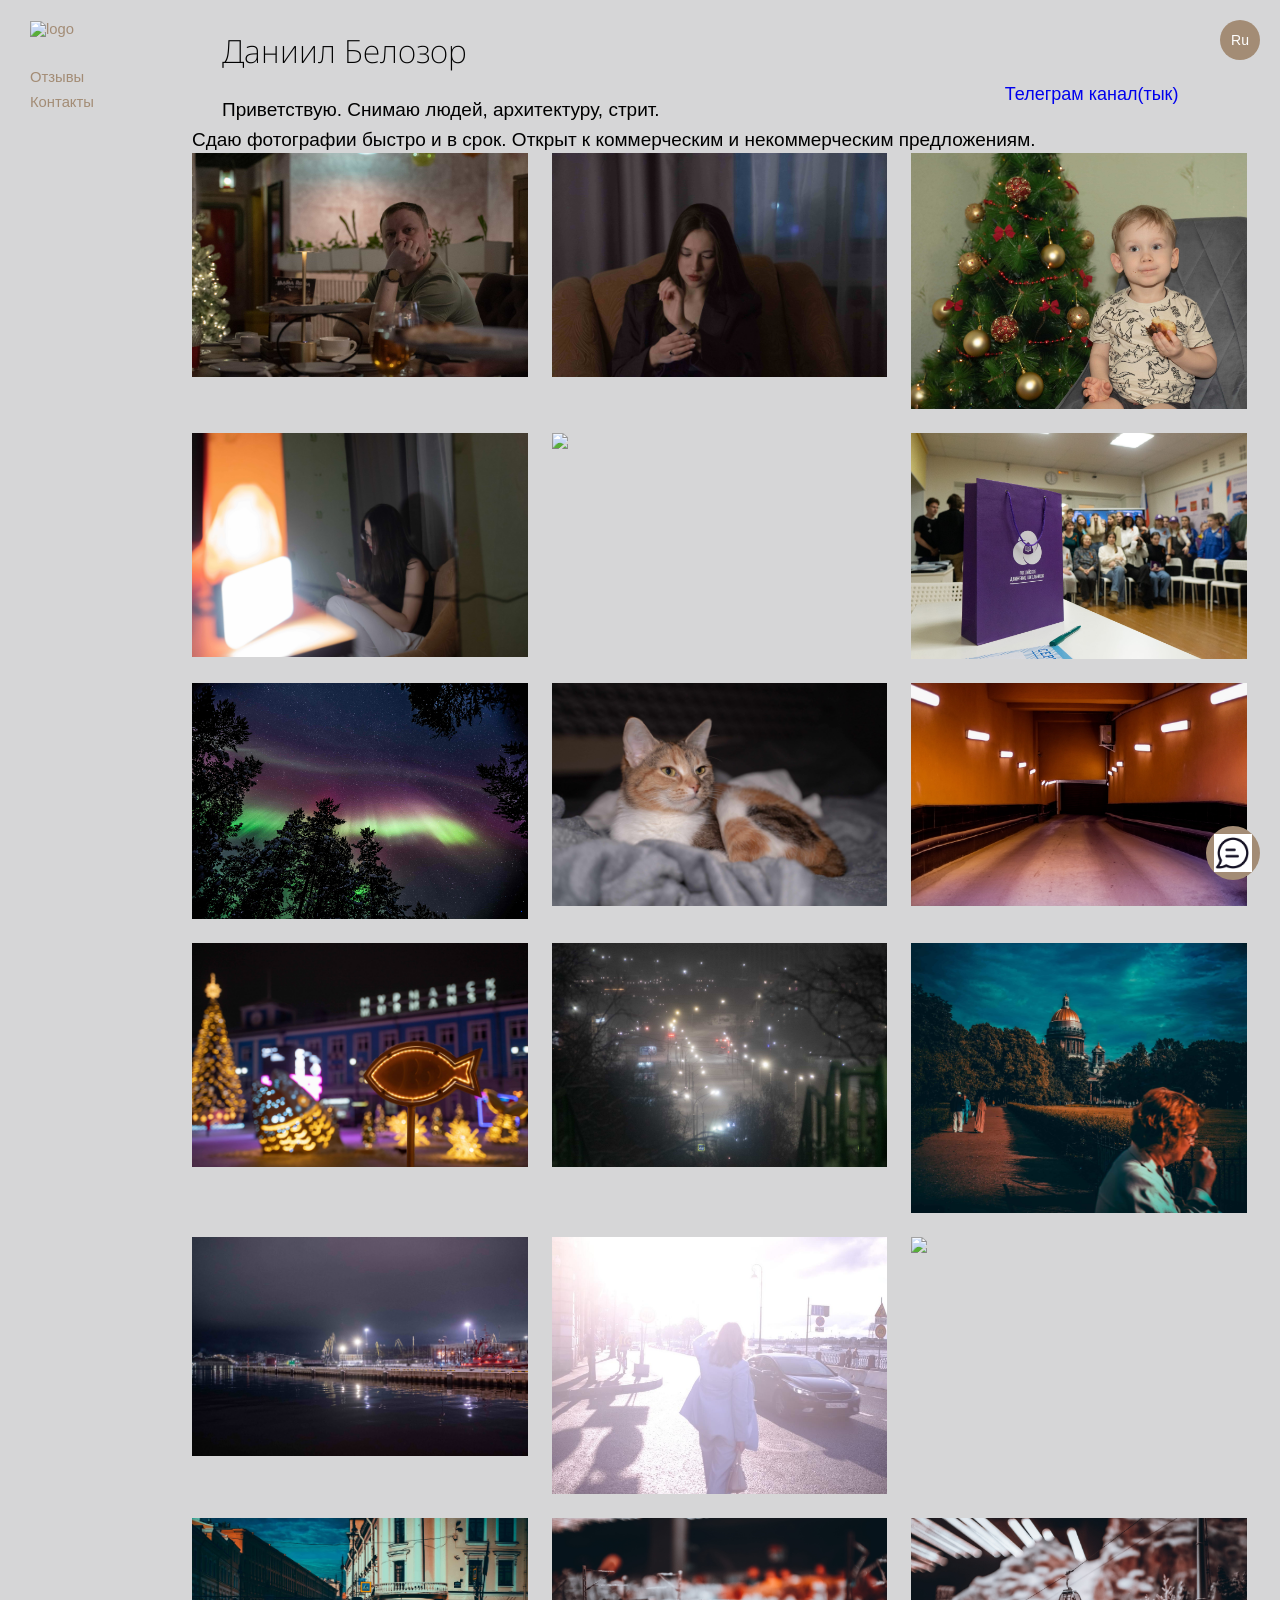
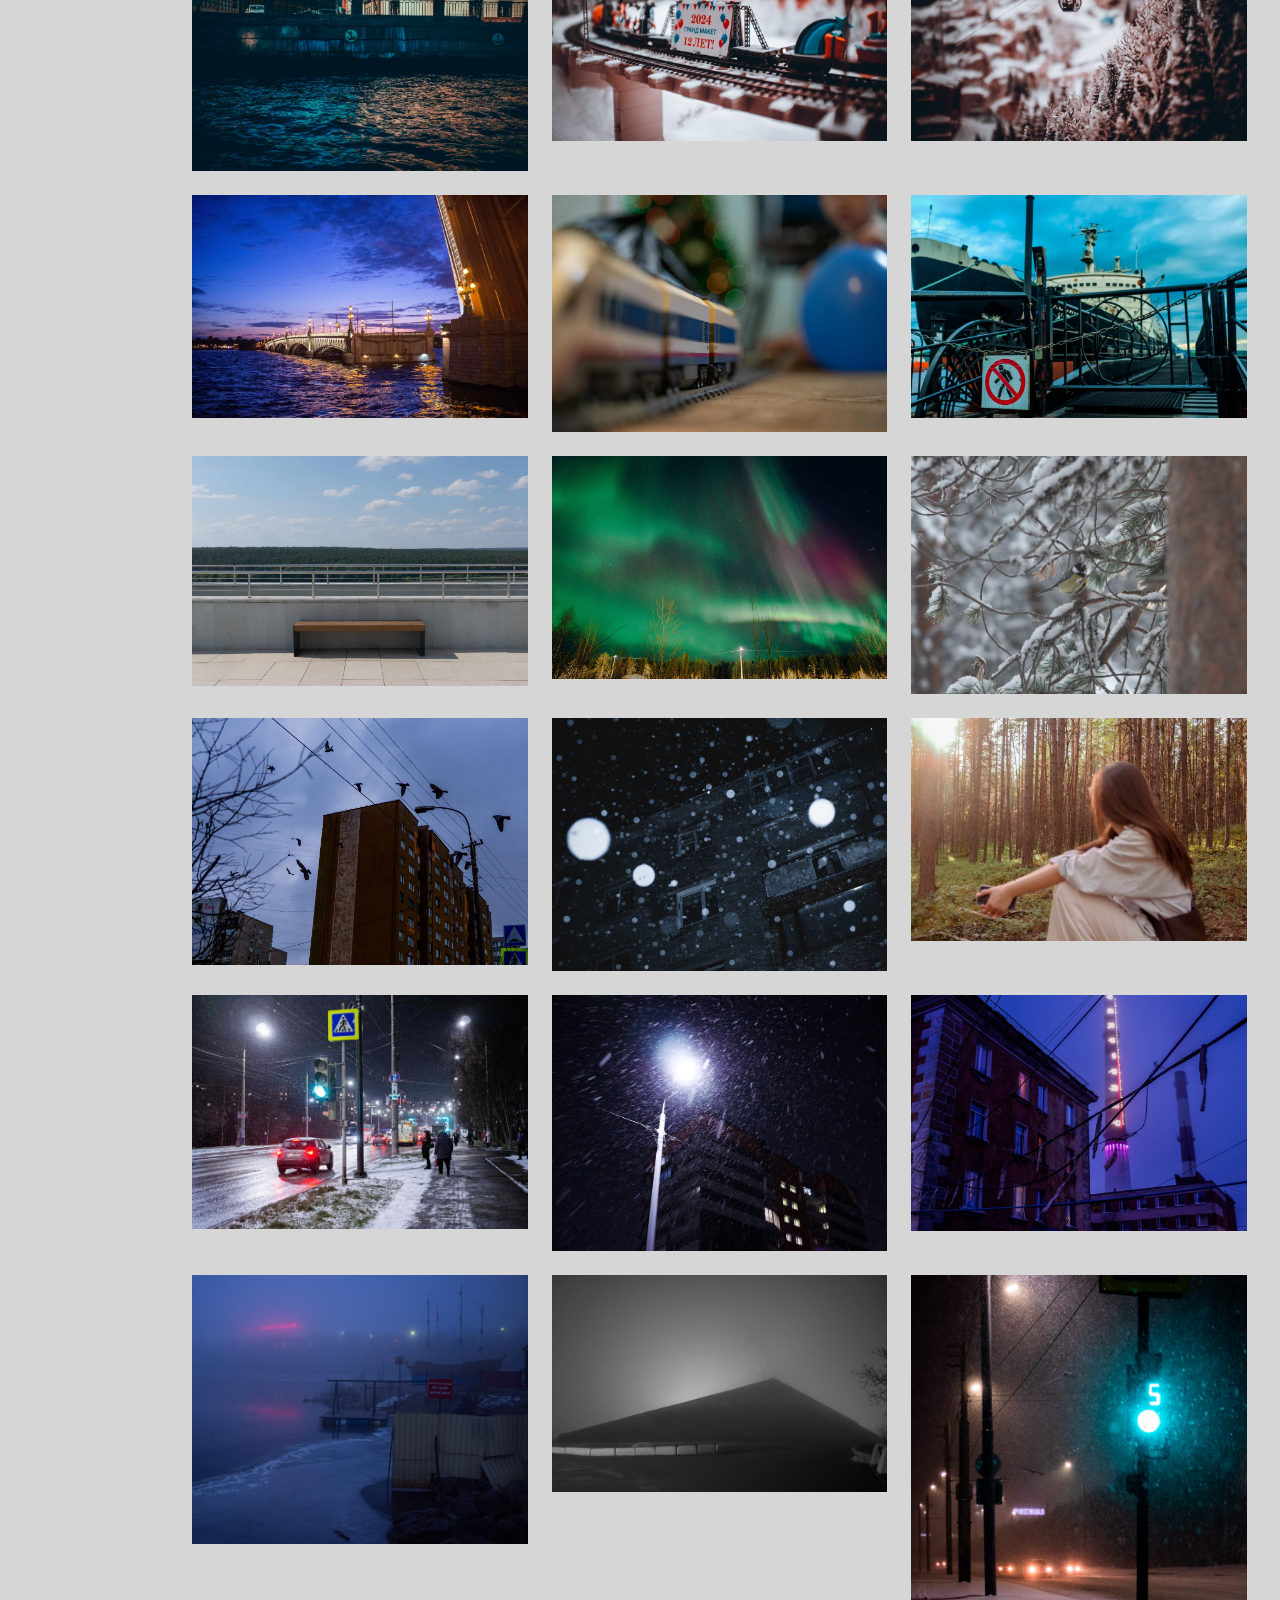
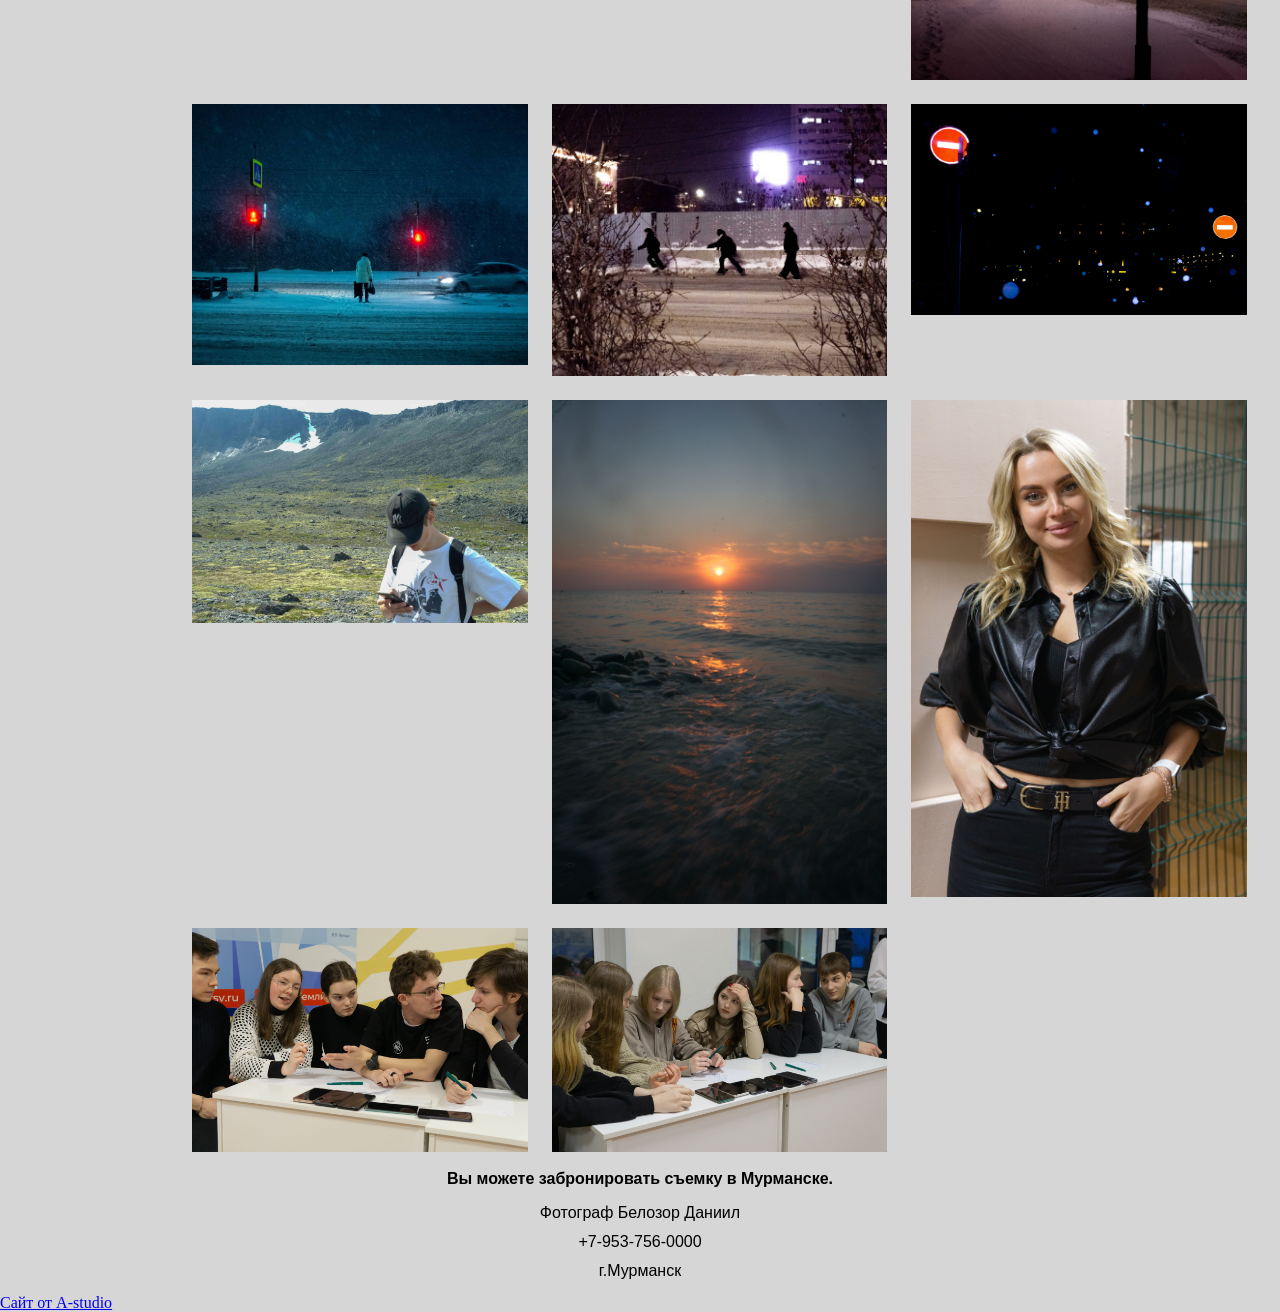
==== commit 1f04f68b: "png to jpg change" ====
--- a/index.html
+++ b/index.html
@@ -89,7 +89,7 @@
     </div>
     <div class="contact">
         <button class="contact-btn">
-            <img src="/photos/msg.png" alt="Связаться со мной">
+            <img src="/photos/msg.jpg" alt="Связаться со мной">
         </button>
     </div>
     <div class="contact-modal-overlay" id="contactOverlay" aria-hidden="true">
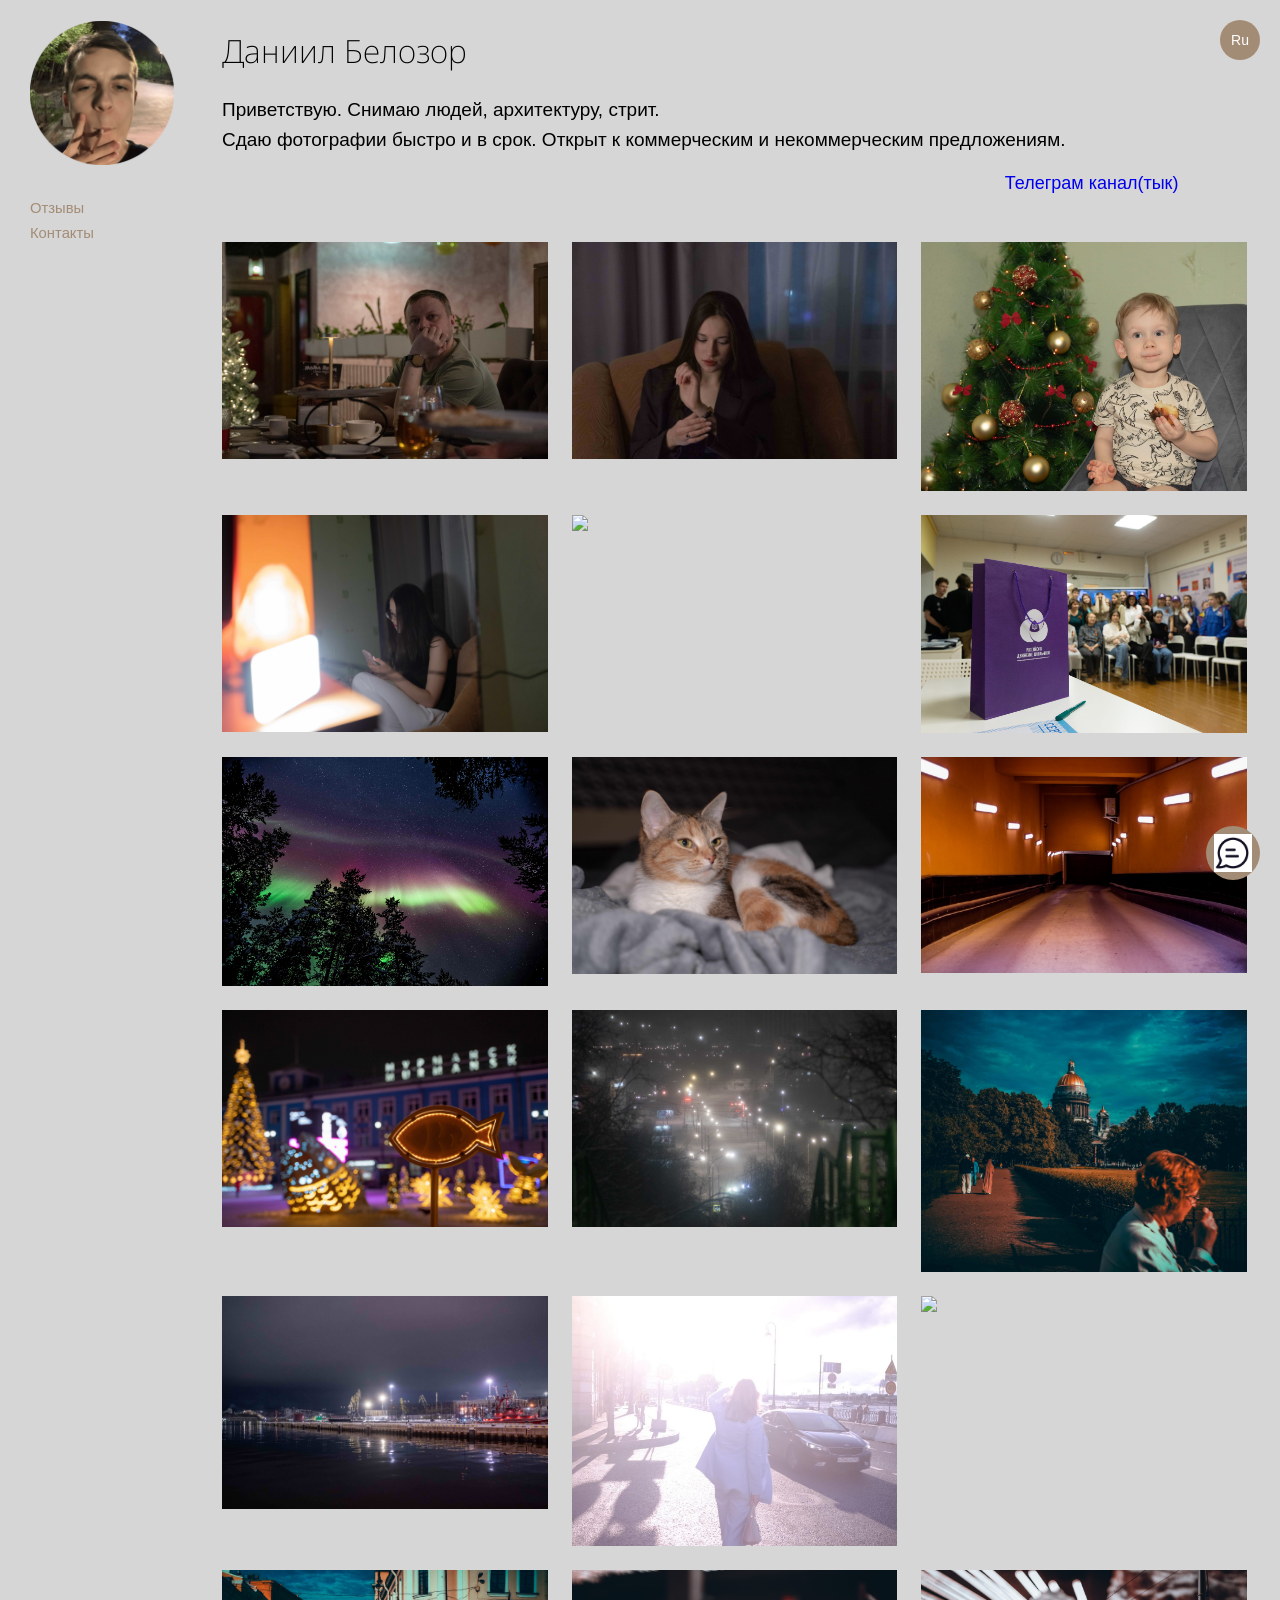
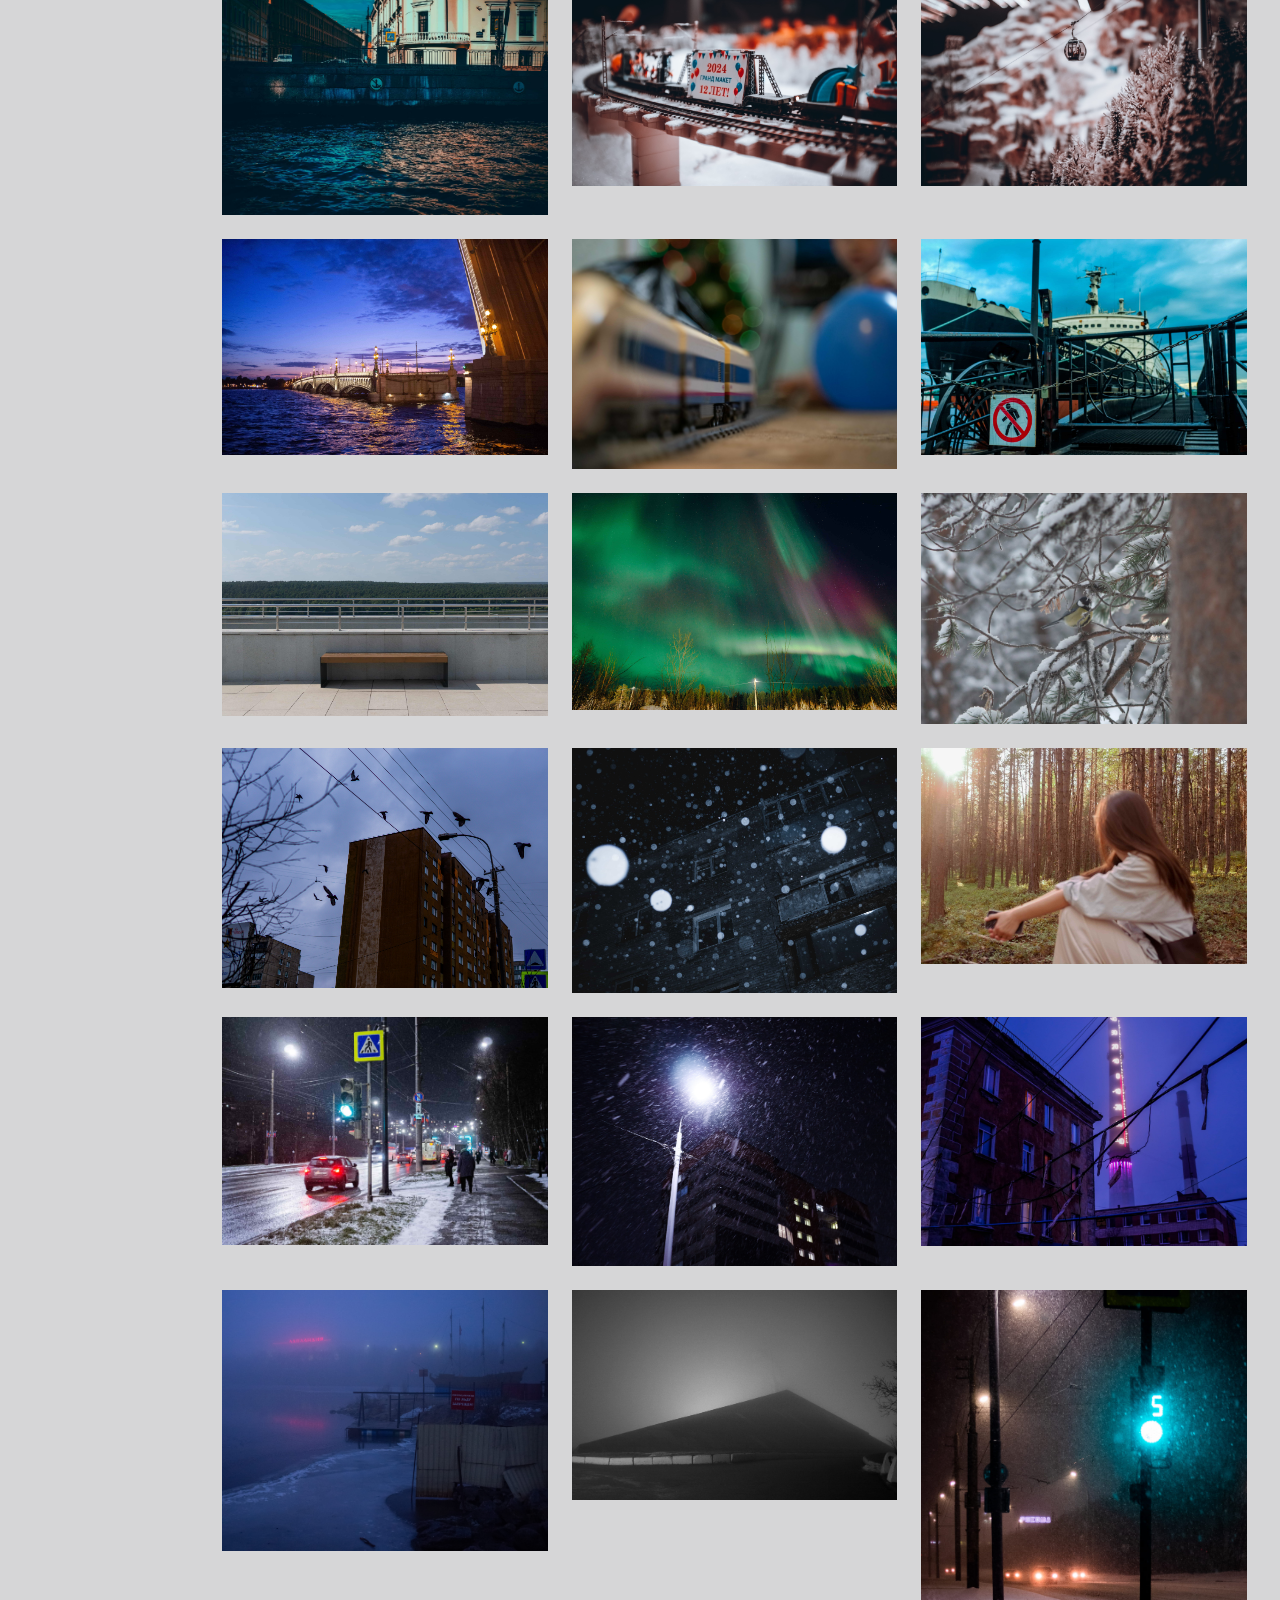
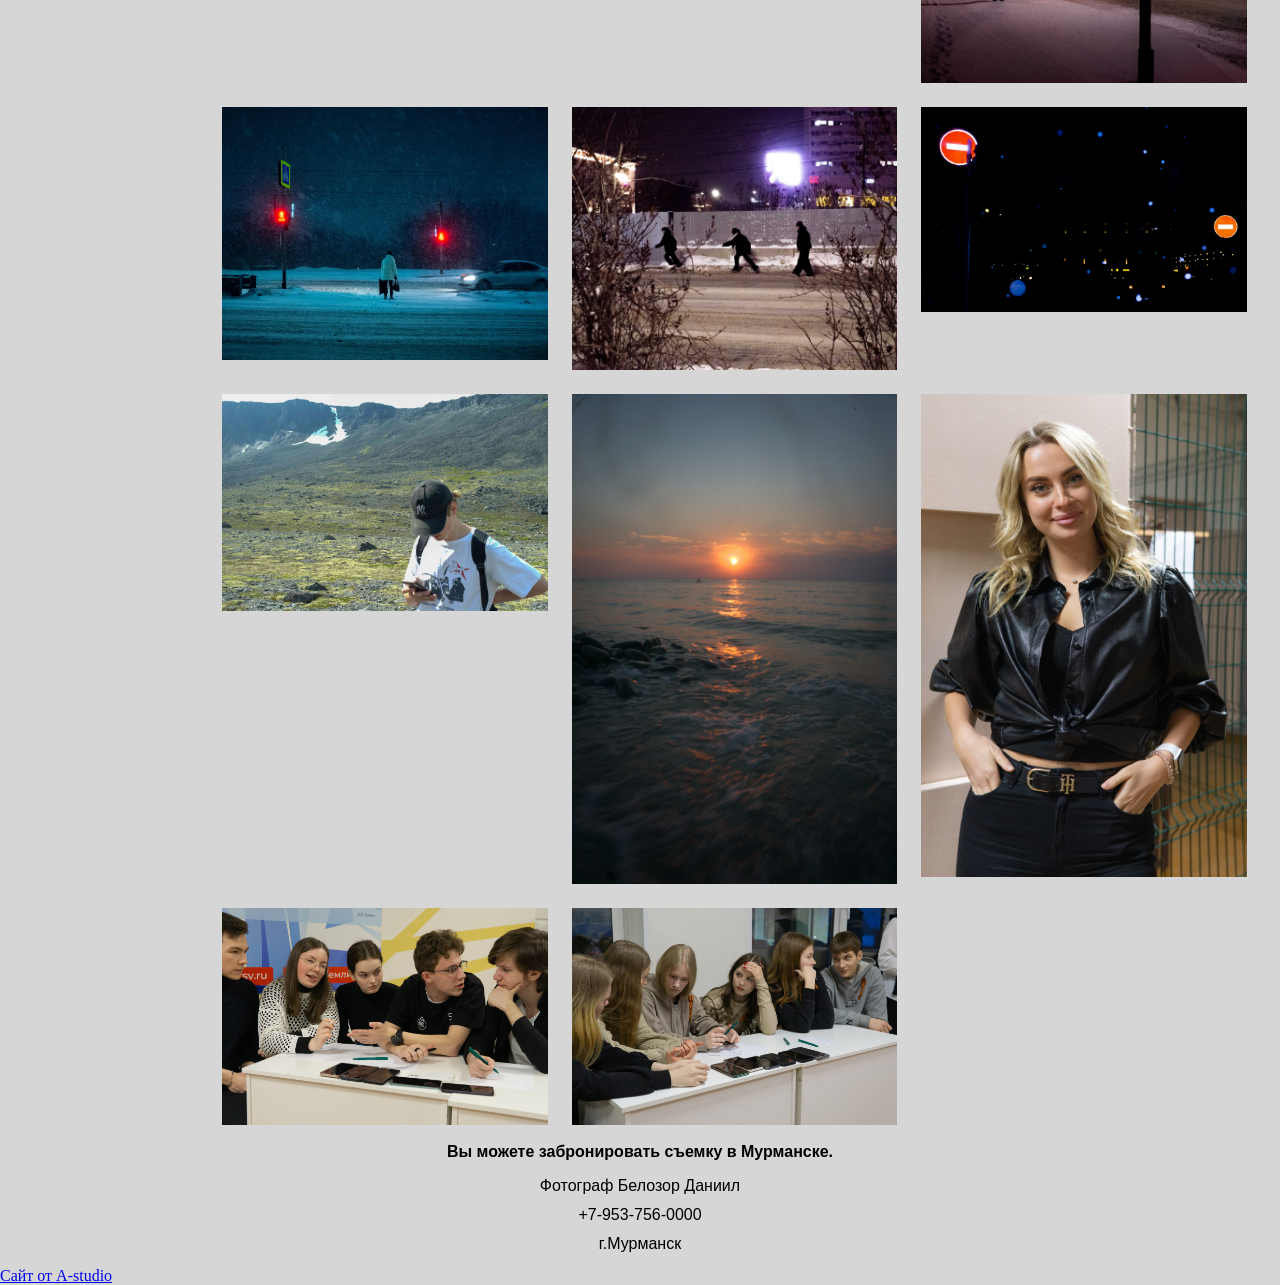
==== commit da0b7a50: "." ====
--- a/index.html
+++ b/index.html
@@ -6,7 +6,7 @@
     <meta name="viewport" content="width=device-width, initial-scale=1.0">
     <title>Фотограф Даниил Белозор</title>
     <link rel="stylesheet" href="main.css">
-    <link rel="shortcut icon" href="/photos/img.jpg" type="image/jpeg">
+    <link rel="shortcut icon" href="/photos/img.png" type="image/png">
     <link rel="preconnect" href="https://fonts.googleapis.com">
     <link rel="preconnect" href="https://fonts.gstatic.com" crossorigin>
     <link href="https://fonts.googleapis.com/css2?family=Noto+Sans:ital,wght@0,100..900;1,100..900&display=swap"
@@ -19,7 +19,7 @@
         <a href="index2.html"><button class="site-versions-en">En</button></a>
     </div>
     <div class="menu">
-        <a href="index.html"><img src="photos/img.jpg" alt="logo" width="75%"></a>
+        <a href="index.html"><img src="photos/img.png" alt="logo" width="75%"></a>
         <br>
         <br>
         <a href="index-rv.html" style="line-height: 0.6;">Отзывы</a>
@@ -89,7 +89,7 @@
     </div>
     <div class="contact">
         <button class="contact-btn">
-            <img src="/photos/msg.jpg" alt="Связаться со мной">
+            <img src="./photos/msg.png" alt="Связаться со мной">
         </button>
     </div>
     <div class="contact-modal-overlay" id="contactOverlay" aria-hidden="true">
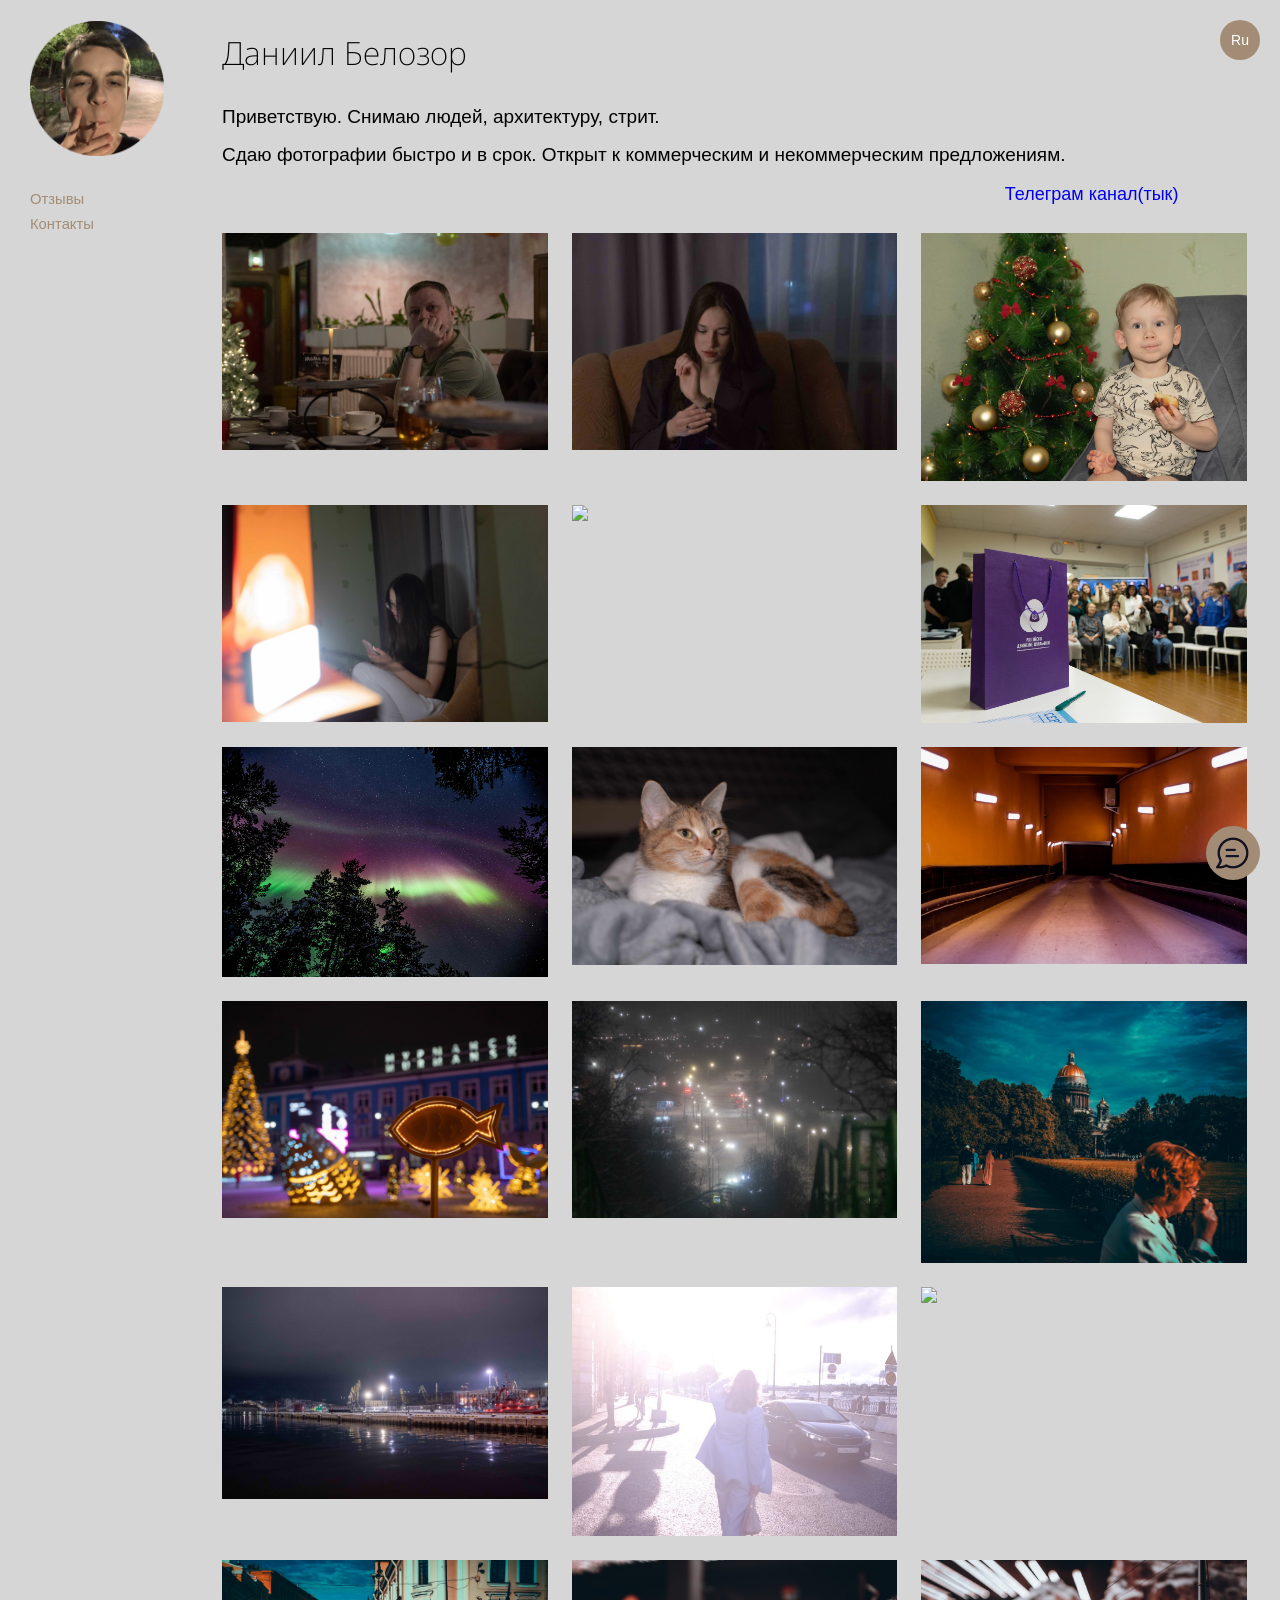
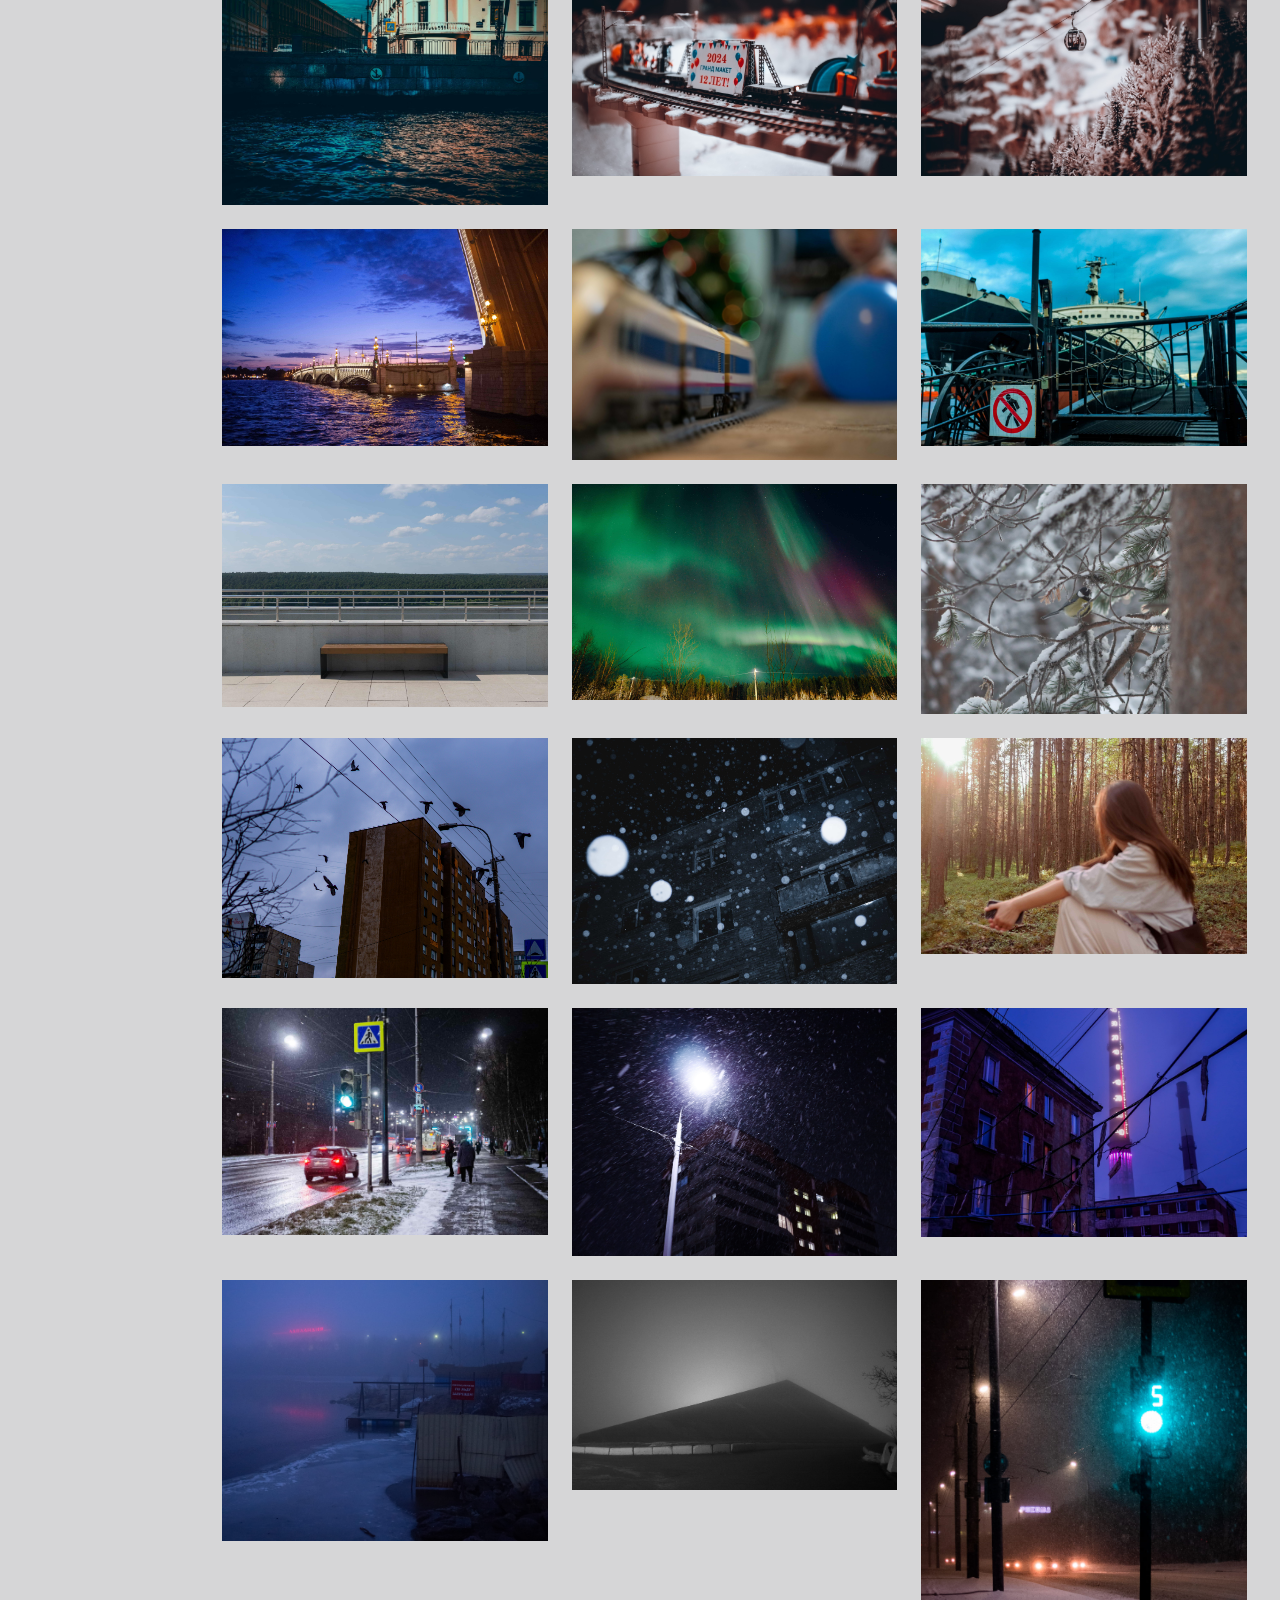
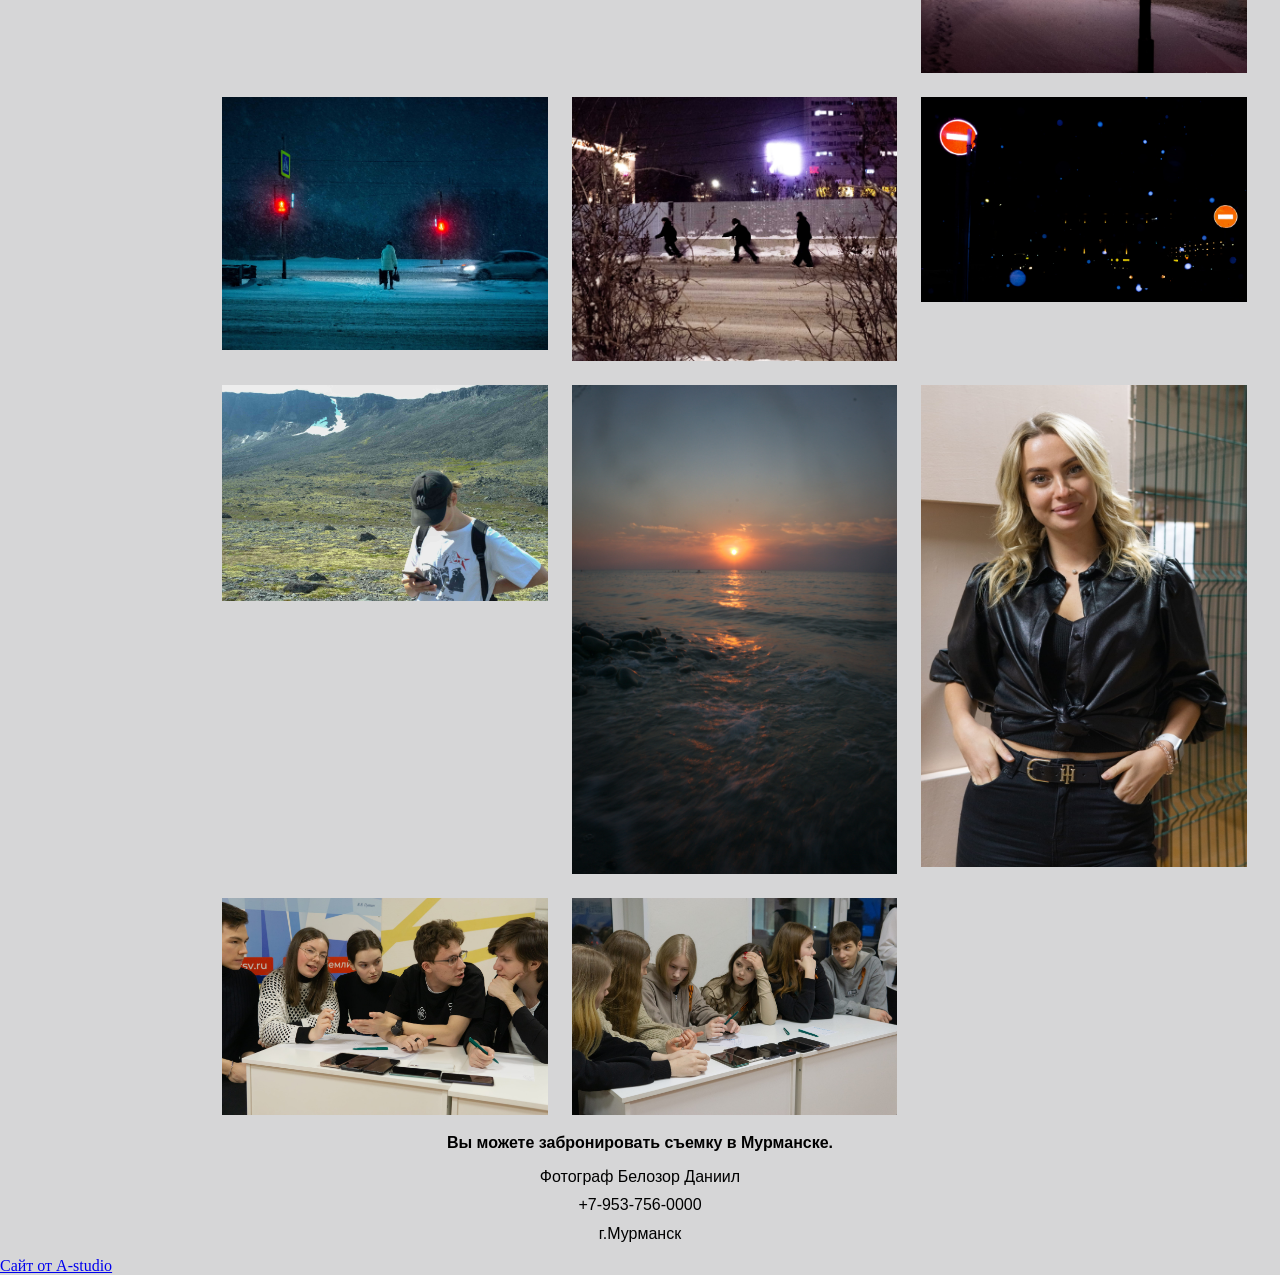
==== commit bb8cda54: "fix some problems" ====
--- a/index.html
+++ b/index.html
@@ -19,7 +19,7 @@
         <a href="index2.html"><button class="site-versions-en">En</button></a>
     </div>
     <div class="menu">
-        <a href="index.html"><img src="photos/img.png" alt="logo" width="75%"></a>
+        <a href="index.html"><img class="logo" src="photos/img.png" alt="logo"></a>
         <br>
         <br>
         <a href="index-rv.html" style="line-height: 0.6;">Отзывы</a>
@@ -89,7 +89,7 @@
     </div>
     <div class="contact">
         <button class="contact-btn">
-            <img src="./photos/msg.png" alt="Связаться со мной">
+            <img src="./photos/msg1.png" alt="Связаться со мной">
         </button>
     </div>
     <div class="contact-modal-overlay" id="contactOverlay" aria-hidden="true">
--- a/main.css
+++ b/main.css
@@ -32,6 +32,17 @@
   padding-left: -10px;
 }
 
+.logo {
+  width: 70%
+}
+
+@media (max-width:1020px) {
+  .logo {
+    max-height: 30vh;
+  }
+}
+
+
 .menu>a,
 .menu .contact-btn-site {
   display: block;
@@ -61,20 +72,20 @@
   margin-top: 12px;
   transform: translateY(240px);
   opacity: 0;
-  animation: slideDn 0.9s cubic-bezier(.22, .9, .35, 1) forwards;
+  animation: slideDn 1s cubic-bezier(.22, .9, .35, 1) forwards;
 }
 
 .main-gallery {
   transform: translateY(240px);
   opacity: 0;
-  animation: slideDn 0.9s cubic-bezier(.22, .9, .35, 1) forwards;
+  animation: slideDn 1s cubic-bezier(.22, .9, .35, 1) forwards;
 }
 
 .footer-text,
 .contact {
   transform: translateY(120px);
   opacity: 0;
-  animation: slideDn 0.9s cubic-bezier(.22, .9, .35, 1) forwards;
+  animation: slideDn 1.9s cubic-bezier(.22, .9, .35, 1) forwards;
 }
 
 @keyframes slideDn {
@@ -85,14 +96,14 @@
 }
 
 .main_place>h1 {
-  line-height: 1.9;
+  line-height: 2;
 }
 
 .main_place>p {
   font-family: "Noto-sans", sans-serif;
   font-weight: 200;
   font-style: normal;
-  line-height: 0.6;
+  line-height: 1;
 }
 
 .footer-text {
@@ -138,7 +149,7 @@
 }
 
 .site-versions:hover {
-  transform: scale(1.1), 0.3s;
+  transform: scale(1.1), 0.5s;
   background-color: rgb(153, 130, 107);
 }
 
@@ -169,7 +180,7 @@
   display: flex;
   align-items: center;
   justify-content: center;
-  transition: all 0.3s ease;
+  transition: all 0.5s ease;
   opacity: 0;
   transform: translateY(10px);
   pointer-events: none;
@@ -182,7 +193,7 @@
 }
 
 .site-versions-container:hover .site-versions-en {
-  animation: slideUp 0.4s ease forwards;
+  animation: slideUp 0.6s ease forwards;
   text-decoration: none;
   pointer-events: auto;
 }
@@ -231,8 +242,8 @@
 .lightbox-content {
   width: 70vw !important;
   height: 75vh !important;
-  max-width: 80vw !important;
-  max-height: 80vh !important;
+  max-width: 88vw !important;
+  max-height: 88vh !important;
   object-fit: contain !important;
   opacity: 1 !important;
   transition: opacity 0.3s ease;
@@ -297,8 +308,8 @@
 
 @media (max-width: 768px) {
   .lightbox-img {
-    max-width: 85vw;
-    max-height: 80vh;
+    max-width: 39vw;
+    max-height: 100vh;
   }
 }
 
@@ -445,7 +456,7 @@
 
 .link-tg {
   position: relative;
-  top: -80px;
+  top: -60px;
   left: 78.5%;
   text-decoration: none;
   color: rgb(79, 137, 223);
@@ -456,6 +467,27 @@
   width: max-content;
   height: auto;
   margin: 0px;
+  transform: translateY(350px);
+  opacity: 0;
+  animation: slideDn 2.1s forwards;
+}
+
+.link-tg-rv {
+  position: relative;
+  top: -60px;
+  left: 78.5%;
+  text-decoration: none;
+  color: rgb(79, 137, 223);
+  font-family: "Noto-sans", sans-serif;
+  font-weight: 200;
+  font-style: normal;
+  font-size: 14px;
+  width: max-content;
+  height: auto;
+  margin: 0px;
+  transform: translateY(350px);
+  opacity: 0;
+  animation: slideDn .9s forwards;
 }
 
 /* media 1024! */
@@ -469,9 +501,9 @@
     animation: none;
     float: none;
     display: flex;
-    align-items: center;
     justify-content: space-between;
     gap: 8px;
+    flex-direction: column;
   }
 
   .menu>img {
@@ -533,12 +565,14 @@
     font-size: 13px;
   }
 }
+
 /* media 768 */
 @media (max-width: 768px) {
   .menu {
     padding: 0 10px;
     justify-content: space-between;
   }
+
   .menu a,
   .menu .contact-btn-site {
     display: inline-flex;
@@ -587,6 +621,7 @@
     padding: 6px;
   }
 }
+
 /* media 480 */
 @media (max-width: 480px) {
   .menu {
@@ -596,6 +631,7 @@
     flex-wrap: wrap;
     gap: 6px;
   }
+
   .menu a,
   .menu .contact-btn-site {
     display: inline-flex;
@@ -603,6 +639,7 @@
     padding: 4px 8px;
     align-items: center;
   }
+
   .menu>img {
     width: 52px;
   }
